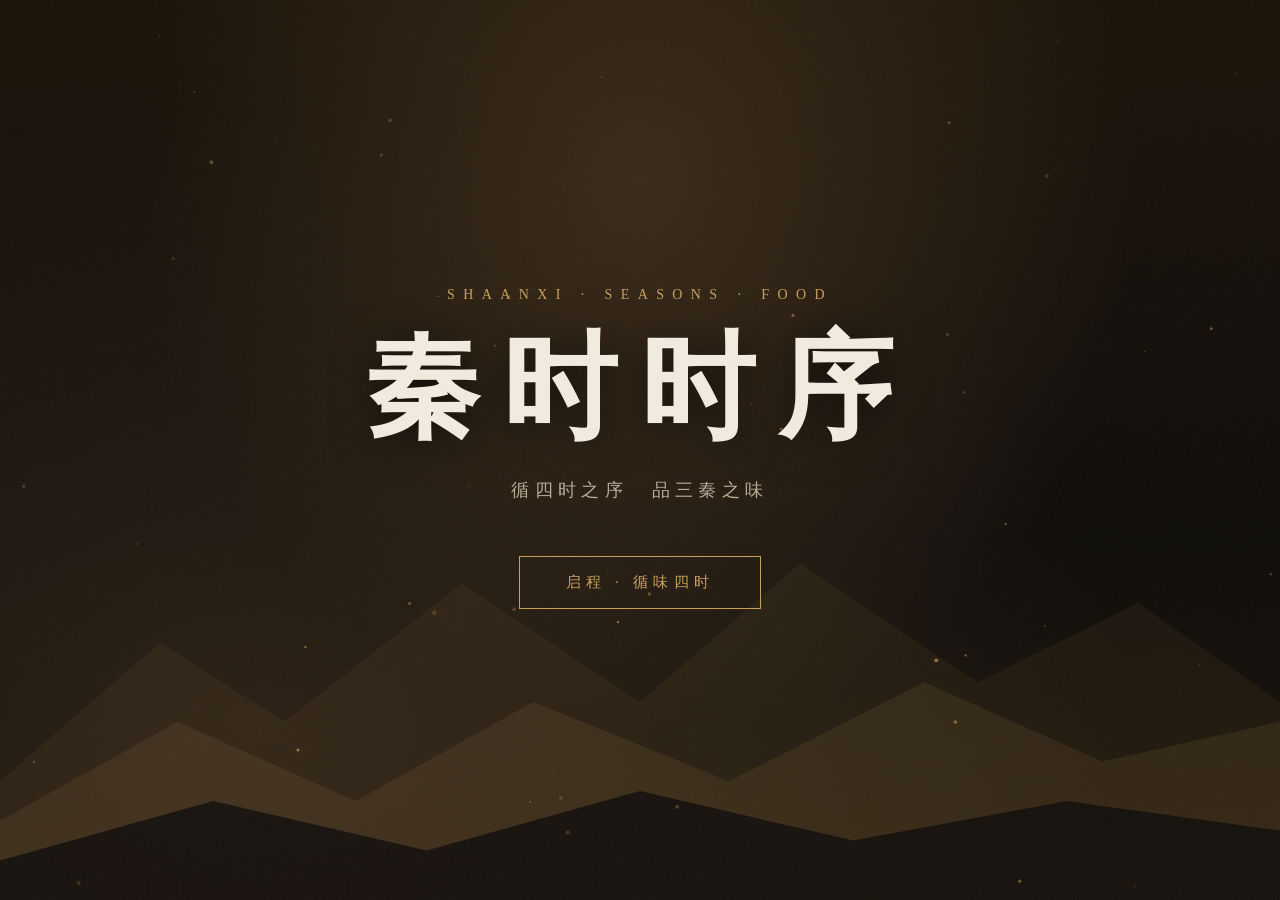
==== index.html @ a14ca31e "Add files via upload" ====
<!DOCTYPE html>
<html lang="zh-CN">
<head>
<meta charset="UTF-8">
<meta name="viewport" content="width=device-width, initial-scale=1">
<title>秦时时序 · 循四时之序，品三秦之味</title>
<link rel="stylesheet" href="css/style.css">
<style>
  /* 粒子层压在山峦之上、文字之下 */
  .hero-inner { z-index: 3; }
</style>
</head>
<body>

<section class="hero">
  <!-- 山峦层 -->
  <svg class="hero-mountains" viewBox="0 0 1440 500" preserveAspectRatio="none">
    <path d="M0,380 L180,240 L320,320 L520,180 L720,300 L900,160 L1100,280 L1280,200 L1440,300 L1440,500 L0,500 Z"
          fill="rgba(201,161,90,.06)"/>
    <path d="M0,420 L200,320 L400,400 L600,300 L820,380 L1040,280 L1240,360 L1440,320 L1440,500 L0,500 Z"
          fill="rgba(201,161,90,.1)"/>
    <path d="M0,460 L240,400 L480,450 L720,390 L960,440 L1200,400 L1440,430 L1440,500 L0,500 Z"
          fill="rgba(14,12,10,.8)"/>
  </svg>

  <!-- 粒子层 -->
  <canvas id="particles"
          style="position:absolute;inset:0;width:100%;height:100%;pointer-events:none;z-index:2;"></canvas>

  <div class="hero-inner">
    <div class="kicker">SHAANXI · SEASONS · FOOD</div>
    <h1>秦时时序</h1>
    <p class="sub">循四时之序　品三秦之味</p>
    <a href="seasons.html" class="cta">启程 · 循味四时</a>
  </div>
</section>

<script src="js/data.js"></script>
<script src="js/main.js"></script>

<script>
/* ===== 金色粒子：缓慢漂浮的小光点 ===== */
(function () {
  const canvas = document.getElementById("particles");
  if (!canvas) return;
  const ctx = canvas.getContext("2d");
  const DPR = Math.min(window.devicePixelRatio || 1, 2);

  let w = 0, h = 0;
  const dots = [];
  const COUNT = 55;          // 粒子数量，想多就调大
  const SPEED = 0.35;        // 整体速度，想慢就调小
  const COLOR = "201,161,90"; // 金色 RGB

  function resize() {
    w = canvas.width = canvas.offsetWidth * DPR;
    h = canvas.height = canvas.offsetHeight * DPR;
  }

  function init() {
    dots.length = 0;
    for (let i = 0; i < COUNT; i++) {
      dots.push({
        x: Math.random() * w,
        y: Math.random() * h,
        r: (Math.random() * 1.6 + 0.6) * DPR,
        vx: (Math.random() - 0.5) * SPEED,
        vy: (Math.random() - 0.5) * SPEED,
        a: Math.random() * 0.5 + 0.25,   // 透明度
        tw: Math.random() * Math.PI * 2, // 闪烁相位
        tws: Math.random() * 0.02 + 0.005
      });
    }
  }

  function draw() {
    ctx.clearRect(0, 0, w, h);
    for (const d of dots) {
      d.x += d.vx;
      d.y += d.vy;
      if (d.x < 0 || d.x > w) d.vx *= -1;
      if (d.y < 0 || d.y > h) d.vy *= -1;

      // 轻微呼吸闪烁
      d.tw += d.tws;
      const alpha = d.a * (0.65 + Math.sin(d.tw) * 0.35);

      ctx.beginPath();
      ctx.arc(d.x, d.y, d.r, 0, Math.PI * 2);
      ctx.fillStyle = `rgba(${COLOR},${alpha})`;
      ctx.shadowBlur = 8 * DPR;
      ctx.shadowColor = `rgba(${COLOR},${alpha * 0.6})`;
      ctx.fill();
    }
    ctx.shadowBlur = 0;
    requestAnimationFrame(draw);
  }

  // 首次尺寸确定后再初始化
  function start() {
    resize();
    if (w === 0 || h === 0) { requestAnimationFrame(start); return; }
    init();
    draw();
  }

  window.addEventListener("resize", () => {
    resize();
    init();
  });

  start();
})();
</script>
</body>
</html>
---- css/style.css ----
/* ========== 设计系统 ========== */
:root {
  --bg: #0e0c0a;
  --ink: #f2ece0;
  --ink-dim: #b8ac97;
  --gold: #c9a15a;
  --line: rgba(201, 161, 90, .25);
  --card: rgba(26, 22, 18, .72);

  --season-1: #7ba05b;
  --season-2: #d4e4bc;
  --season-glow: rgba(123, 160, 91, .35);
}

[data-season="spring"] { --season-1:#7ba05b; --season-2:#d4e4bc; --season-glow:rgba(123,160,91,.35); }
[data-season="summer"] { --season-1:#2d8b9e; --season-2:#f0d6a8; --season-glow:rgba(45,139,158,.35); }
[data-season="autumn"] { --season-1:#c47a2b; --season-2:#f2e0c0; --season-glow:rgba(196,122,43,.35); }
[data-season="winter"] { --season-1:#4a5d7e; --season-2:#d8e0ea; --season-glow:rgba(74,93,126,.35); }

* { box-sizing: border-box; margin: 0; padding: 0; }

html { scroll-behavior: smooth; }

body {
  font-family: "Songti SC", "Noto Serif SC", "Source Han Serif SC", serif;
  background: var(--bg);
  color: var(--ink);
  min-height: 100vh;
  overflow-x: hidden;
  -webkit-font-smoothing: antialiased;
}

body::before {
  content: "";
  position: fixed;
  inset: 0;
  pointer-events: none;
  z-index: 9999;
  opacity: .05;
  background-image: url("data:image/svg+xml,%3Csvg xmlns='http://www.w3.org/2000/svg' width='200' height='200'%3E%3Cfilter id='n'%3E%3CfeTurbulence type='fractalNoise' baseFrequency='.9' numOctaves='3'/%3E%3C/filter%3E%3Crect width='100%25' height='100%25' filter='url(%23n)'/%3E%3C/svg%3E");
}

a { color: inherit; text-decoration: none; }
button { font-family: inherit; cursor: pointer; border: none; background: none; color: inherit; }

/* ========== 顶部导航 ========== */
.nav {
  position: fixed;
  top: 0; left: 0; right: 0;
  z-index: 100;
  display: flex;
  align-items: center;
  justify-content: space-between;
  padding: 18px 36px;
  background: linear-gradient(rgba(14,12,10,.85), transparent);
}
.nav .logo {
  font-size: 20px;
  letter-spacing: .35em;
  color: var(--gold);
}
.nav .links { display: flex; gap: 28px; font-size: 14px; letter-spacing: .15em; }
.nav .links a { color: var(--ink-dim); transition: color .3s; position: relative; }
.nav .links a:hover { color: var(--gold); }
.nav .links a.active { color: var(--gold); }
.nav .links a.active::after {
  content: "";
  position: absolute;
  left: 0; right: 0; bottom: -6px;
  height: 1px;
  background: var(--gold);
}

/* ========== 返回链接 ========== */
.back-link {
  display: inline-flex;
  align-items: center;
  gap: 8px;
  margin-bottom: 22px;
  font-size: 13px;
  letter-spacing: .2em;
  color: var(--ink-dim);
  transition: color .3s, transform .3s;
}
.back-link:hover { color: var(--gold); transform: translateX(-4px); }

/* ========== 通用引导按钮 ========== */
.cta-btn {
  display: inline-flex;
  align-items: center;
  justify-content: center;
  gap: 10px;
  padding: 16px 36px;
  border: 1px solid var(--gold);
  color: var(--gold);
  letter-spacing: .25em;
  font-size: 14px;
  transition: all .35s;
  background: transparent;
}
.cta-btn:hover {
  background: var(--gold);
  color: #14100c;
}
.cta-btn.ghost {
  border-color: var(--line);
  color: var(--ink-dim);
}
.cta-btn.ghost:hover {
  border-color: var(--gold);
  color: var(--gold);
  background: transparent;
}

/* 页面底部引导区 */
.page-cta {
  margin-top: 60px;
  padding-top: 40px;
  border-top: 1px solid var(--line);
  display: flex;
  gap: 16px;
  justify-content: center;
  flex-wrap: wrap;
}

/* ========== 首页 Hero（渐变 + 秦岭山峦） ========== */
.hero {
  position: relative;
  height: 100vh;
  display: grid;
  place-items: center;
  text-align: center;
  overflow: hidden;
  background:
    radial-gradient(ellipse at 50% 20%, #3a2a18 0%, transparent 55%),
    radial-gradient(ellipse at 20% 80%, #2a1f14 0%, transparent 60%),
    linear-gradient(180deg, #1a1208 0%, #0e0c0a 60%, #1a1208 100%);
}

.hero-mountains {
  position: absolute;
  bottom: 0; left: 0;
  width: 100%; height: 55vh;
  pointer-events: none;
  z-index: 1;
}

.hero-inner { position: relative; z-index: 2; padding: 0 24px; }

.hero .kicker {
  font-size: 14px;
  letter-spacing: .6em;
  color: var(--gold);
  margin-bottom: 22px;
  opacity: 0;
  animation: fadeUp 1s .2s forwards;
}
.hero h1 {
  font-size: clamp(48px, 9vw, 120px);
  letter-spacing: .2em;
  line-height: 1.1;
  margin-bottom: 26px;
  opacity: 0;
  animation: fadeUp 1.2s .5s forwards;
  text-shadow: 0 4px 40px rgba(0,0,0,.6);
}
.hero .sub {
  font-size: clamp(14px, 2vw, 18px);
  letter-spacing: .3em;
  color: var(--ink-dim);
  margin-bottom: 54px;
  opacity: 0;
  animation: fadeUp 1s .9s forwards;
}
.hero .cta {
  display: inline-block;
  padding: 16px 46px;
  border: 1px solid var(--gold);
  color: var(--gold);
  letter-spacing: .35em;
  font-size: 15px;
  position: relative;
  overflow: hidden;
  opacity: 0;
  animation: fadeUp 1s 1.3s forwards;
  transition: color .4s;
}
.hero .cta::before {
  content: "";
  position: absolute;
  inset: 0;
  background: var(--gold);
  transform: translateY(101%);
  transition: transform .45s cubic-bezier(.7,0,.2,1);
  z-index: -1;
}
.hero .cta:hover { color: #14100c; }
.hero .cta:hover::before { transform: translateY(0); }

@keyframes fadeUp {
  from { opacity: 0; transform: translateY(28px); }
  to   { opacity: 1; transform: translateY(0); }
}

/* ========== 四季页（色块渐变背景） ========== */
.seasons {
  min-height: 100vh;
  padding: 130px 6vw 80px;
  background: var(--bg);
  position: relative;
  overflow: hidden;
}
.seasons::after {
  content: "";
  position: absolute; inset: 0;
  opacity: 1;
  transition: background .8s ease;
  pointer-events: none;
  z-index: 0;
}
.seasons[data-active="spring"]::after {
  background: radial-gradient(circle at 30% 70%, rgba(123,160,91,.3), transparent 55%),
              radial-gradient(circle at 80% 30%, rgba(212,228,188,.15), transparent 50%);
}
.seasons[data-active="summer"]::after {
  background: radial-gradient(circle at 30% 70%, rgba(45,139,158,.3), transparent 55%),
              radial-gradient(circle at 80% 30%, rgba(240,214,168,.15), transparent 50%);
}
.seasons[data-active="autumn"]::after {
  background: radial-gradient(circle at 30% 70%, rgba(196,122,43,.35), transparent 55%),
              radial-gradient(circle at 80% 30%, rgba(242,224,192,.15), transparent 50%);
}
.seasons[data-active="winter"]::after {
  background: radial-gradient(circle at 30% 70%, rgba(74,93,126,.35), transparent 55%),
              radial-gradient(circle at 80% 30%, rgba(216,224,234,.15), transparent 50%);
}

.seasons-inner { position: relative; z-index: 2; max-width: 1200px; margin: 0 auto; }
.seasons h2 {
  font-size: clamp(28px, 4vw, 44px);
  letter-spacing: .3em;
  text-align: center;
  margin-bottom: 12px;
  color: var(--gold);
}
.seasons .lead {
  text-align: center;
  color: var(--ink-dim);
  letter-spacing: .2em;
  font-size: 14px;
  margin-bottom: 60px;
}

.season-grid {
  display: grid;
  grid-template-columns: repeat(4, 1fr);
  gap: 20px;
}
.season-card {
  position: relative;
  display: block;
  padding: 40px 24px 32px;
  min-height: 380px;
  background: var(--card);
  border: 1px solid var(--line);
  backdrop-filter: blur(8px);
  transition: transform .45s cubic-bezier(.2,.8,.2,1), border-color .4s, background .4s;
  overflow: hidden;
}
.season-card::after {
  content: "";
  position: absolute; inset: 0;
  background: radial-gradient(circle at 50% 0%, var(--sc, #7ba05b)33, transparent 70%);
  opacity: 0;
  transition: opacity .45s;
}
.season-card:hover {
  transform: translateY(-10px);
  border-color: var(--sc, #7ba05b);
}
.season-card:hover::after { opacity: 1; }

.season-card .cn {
  font-size: 64px;
  line-height: 1;
  margin-bottom: 18px;
  color: var(--sc, #7ba05b);
  transition: transform .45s;
}
.season-card:hover .cn { transform: scale(1.08); }
.season-card .en {
  font-size: 12px; letter-spacing: .4em; color: var(--ink-dim);
  margin-bottom: 24px;
}
.season-card .term {
  font-size: 13px; color: var(--gold); letter-spacing: .2em; margin-bottom: 10px;
}
.season-card .dishes {
  font-size: 13px; color: var(--ink-dim); line-height: 1.9; margin-bottom: 26px;
}
.season-card .go {
  font-size: 12px; letter-spacing: .3em; color: var(--sc, #7ba05b);
}

/* 四季页底部引导 */
.season-extra {
  margin-top: 60px;
  display: flex;
  gap: 16px;
  justify-content: center;
  flex-wrap: wrap;
  position: relative;
  z-index: 2;
}

/* ========== 通用页面容器 ========== */
.page {
  min-height: 100vh;
  padding: 120px 6vw 80px;
  max-width: 1300px;
  margin: 0 auto;
}
.page-head { text-align: center; margin-bottom: 46px; }
.page-head h2 {
  font-size: clamp(26px, 4vw, 40px);
  letter-spacing: .3em;
  color: var(--gold);
  margin-bottom: 14px;
}
.page-head p { color: var(--ink-dim); letter-spacing: .18em; font-size: 14px; }

/* ========== 地图页 ========== */
.map-layout {
  display: grid;
  grid-template-columns: 1fr 380px;
  gap: 40px;
  align-items: start;
}

.map-wrap {
  position: relative;
  width: 100%;
  aspect-ratio: 400 / 640;
  max-height: 78vh;
  margin: 0 auto;
  background: radial-gradient(circle at 50% 45%, #221a12, #0e0c0a 75%);
  border: 1px solid var(--line);
}
.map-wrap svg { width: 100%; height: 100%; display: block; }
.map-outline {
  fill: rgba(201, 161, 90, .05);
  stroke: var(--season-1, #7ba05b);
  stroke-width: 2;
  filter: drop-shadow(0 0 12px var(--season-glow));
  transition: all .6s;
}

.map-point {
  position: absolute;
  width: 22px; height: 22px;
  transform: translate(-50%, -50%);
  border-radius: 50%;
  background: #4a4038;
  border: 2px solid #6b5f4f;
  cursor: pointer;
  transition: all .35s;
  z-index: 3;
}
.map-point::after {
  content: "";
  position: absolute; inset: -8px;
  border-radius: 50%;
  border: 1px solid transparent;
  transition: all .35s;
}
.map-point:hover { transform: translate(-50%, -50%) scale(1.25); }
.map-point.done {
  background: var(--season-1, #7ba05b);
  border-color: var(--season-2, #d4e4bc);
  box-shadow: 0 0 16px var(--season-glow), 0 0 32px var(--season-glow);
}
.map-point.done::after { border-color: var(--season-1, #7ba05b); opacity: .5; }
.map-point .dot-label {
  position: absolute;
  top: 26px; left: 50%;
  transform: translateX(-50%);
  font-size: 11px;
  letter-spacing: .1em;
  white-space: nowrap;
  color: var(--ink-dim);
  pointer-events: none;
}

.detail-panel {
  background: var(--card);
  border: 1px solid var(--line);
  backdrop-filter: blur(12px);
  padding: 0;
  min-height: 420px;
  position: sticky;
  top: 120px;
  overflow: hidden;
}
.detail-empty {
  padding: 60px 26px;
  text-align: center;
  color: var(--ink-dim);
  font-size: 14px;
  letter-spacing: .15em;
  line-height: 2;
}
.detail-body { display: none; }
.detail-body.show { display: block; animation: fadeUp .5s ease; }

.detail-img {
  width: 100%; height: 200px;
  background: linear-gradient(135deg, var(--season-1), #1a1410);
  background-size: cover; background-position: center;
}
.detail-info { padding: 24px 26px 28px; }
.detail-info .tag {
  display: inline-block;
  font-size: 11px; letter-spacing: .2em;
  color: var(--season-1);
  border: 1px solid var(--season-1);
  padding: 4px 10px; margin-bottom: 14px;
}
.detail-info h3 {
  font-size: 24px; letter-spacing: .15em; margin-bottom: 6px;
}
.detail-info .loc {
  font-size: 12px; color: var(--gold); letter-spacing: .2em; margin-bottom: 18px;
}
.detail-info .row {
  font-size: 13px; line-height: 1.9; color: var(--ink-dim);
  margin-bottom: 10px;
}
.detail-info .row b { color: var(--ink); font-weight: normal; }
.btn-unlock {
  width: 100%; margin-top: 20px;
  padding: 14px; border: 1px solid var(--gold);
  color: var(--gold); letter-spacing: .3em; font-size: 13px;
  transition: all .35s;
}
.btn-unlock:hover { background: var(--gold); color: #14100c; }
.btn-unlock.done {
  background: transparent; border-color: var(--season-1);
  color: var(--season-1); cursor: default;
}

.progress-bar {
  margin-top: 26px; font-size: 12px; letter-spacing: .2em; color: var(--ink-dim);
}
.progress-track {
  height: 3px; background: rgba(255,255,255,.08);
  margin-top: 10px; overflow: hidden;
}
.progress-fill {
  height: 100%; width: 0;
  background: linear-gradient(90deg, var(--season-1), var(--season-2));
  transition: width .6s cubic-bezier(.2,.8,.2,1);
}

/* 地图页进度下方的集卡册按钮 */
.map-cta {
  display: block;
  width: 100%;
  margin-top: 18px;
  padding: 15px;
  border: 1px solid var(--season-1, var(--gold));
  color: var(--season-1, var(--gold));
  text-align: center;
  letter-spacing: .25em;
  font-size: 13px;
  transition: all .35s;
}
.map-cta:hover {
  background: var(--season-1, var(--gold));
  color: #14100c;
}

/* ========== 集卡册 ========== */
.collection-grid {
  display: grid;
  grid-template-columns: repeat(auto-fill, minmax(220px, 1fr));
  gap: 20px;
}
.collect-card {
  border: 1px solid var(--line);
  background: var(--card);
  overflow: hidden;
  transition: transform .4s, border-color .4s;
  position: relative;
}
.collect-card:hover { transform: translateY(-6px); border-color: var(--gold); }
.collect-card .thumb {
  height: 140px;
  background: linear-gradient(135deg, #2a2118, #14100c);
  background-size: cover; background-position: center;
  filter: grayscale(1) brightness(.5);
  transition: filter .5s;
}
.collect-card.unlocked .thumb { filter: none; }
.collect-card .meta { padding: 16px 18px 18px; }
.collect-card .meta h4 { font-size: 16px; letter-spacing: .1em; margin-bottom: 6px; }
.collect-card .meta span { font-size: 11px; color: var(--ink-dim); letter-spacing: .15em; }
.collect-card.unlocked .meta h4 { color: var(--gold); }
.collect-card .lock {
  position: absolute; top: 12px; right: 12px;
  font-size: 11px; color: var(--ink-dim); letter-spacing: .15em;
}
.collect-card.unlocked .lock { color: var(--season-1); }

.collect-summary {
  text-align: center; margin-bottom: 40px;
}
.collect-summary .big {
  font-size: 42px; color: var(--gold); letter-spacing: .1em;
}
.collect-summary .big small { font-size: 16px; color: var(--ink-dim); }

/* ========== MBTI ========== */
.quiz {
  max-width: 720px; margin: 0 auto;
  background: var(--card);
  border: 1px solid var(--line);
  padding: 50px 44px;
  backdrop-filter: blur(10px);
}
.quiz .step {
  font-size: 12px; letter-spacing: .3em; color: var(--gold); margin-bottom: 18px;
}
.quiz .q {
  font-size: clamp(20px, 3vw, 28px);
  letter-spacing: .1em; line-height: 1.6; margin-bottom: 40px;
}
.quiz .opts { display: flex; flex-direction: column; gap: 16px; }
.quiz .opt {
  padding: 20px 24px;
  border: 1px solid var(--line);
  text-align: left;
  font-size: 15px; letter-spacing: .08em;
  color: var(--ink-dim);
  transition: all .3s;
  position: relative;
}
.quiz .opt:hover {
  border-color: var(--gold); color: var(--ink);
  background: rgba(201,161,90,.06);
  transform: translateX(6px);
}
.quiz-progress {
  height: 2px; background: rgba(255,255,255,.08); margin-bottom: 40px;
}
.quiz-progress i { display:block; height:100%; width:0; background: var(--gold); transition: width .4s; }

.result {
  max-width: 640px; margin: 0 auto; text-align: center;
  padding: 40px 20px;
}
.result .r-tag { font-size: 12px; letter-spacing: .4em; color: var(--gold); margin-bottom: 20px; }
.result h2 {
  font-size: clamp(36px, 6vw, 64px); letter-spacing: .15em;
  color: var(--gold); margin-bottom: 20px;
}
.result .r-desc {
  font-size: 15px; line-height: 2; color: var(--ink-dim);
  letter-spacing: .1em; margin-bottom: 40px;
}
.result .r-actions { display: flex; gap: 16px; justify-content: center; flex-wrap: wrap; }
.btn-line {
  padding: 14px 32px; border: 1px solid var(--gold);
  color: var(--gold); letter-spacing: .25em; font-size: 13px;
  transition: all .35s;
}
.btn-line:hover { background: var(--gold); color: #14100c; }

/* ========== 响应式 ========== */
@media (max-width: 960px) {
  .season-grid { grid-template-columns: repeat(2, 1fr); }
  .map-layout { grid-template-columns: 1fr; }
  .detail-panel { position: static; }
  .nav { padding: 14px 20px; }
  .nav .links { gap: 16px; font-size: 12px; }
}
@media (max-width: 560px) {
  .season-grid { grid-template-columns: 1fr; }
  .season-card { min-height: auto; padding: 32px 22px; }
  .quiz { padding: 34px 22px; }
  .page { padding: 100px 20px 60px; }
  .nav .logo { font-size: 16px; letter-spacing: .2em; }
  .cta-btn { padding: 14px 24px; font-size: 13px; letter-spacing: .15em; }
  .season-extra { flex-direction: column; align-items: stretch; }
}
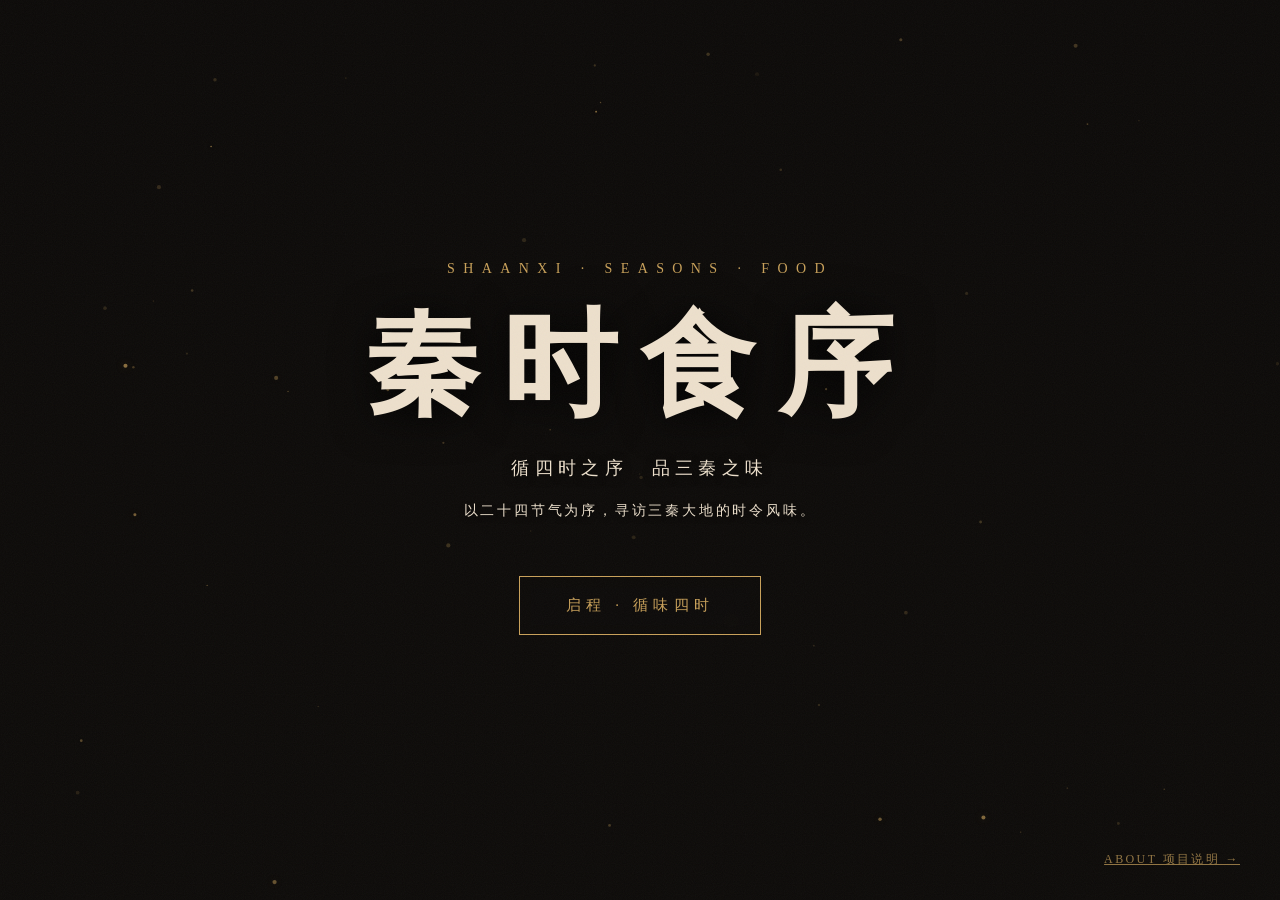
==== commit 96c618e4: "Add files via upload" ====
--- a/index.html
+++ b/index.html
@@ -2,113 +2,53 @@
 <html lang="zh-CN">
 <head>
 <meta charset="UTF-8">
-<meta name="viewport" content="width=device-width, initial-scale=1">
-<title>秦时时序 · 循四时之序，品三秦之味</title>
+<meta name="viewport" content="width=device-width, initial-scale=1.0">
+<title>秦时食序 · 循四时之序，品三秦之味</title>
 <link rel="stylesheet" href="css/style.css">
-<style>
-  /* 粒子层压在山峦之上、文字之下 */
-  .hero-inner { z-index: 3; }
-</style>
 </head>
 <body>
-
-<section class="hero">
-  <!-- 山峦层 -->
-  <svg class="hero-mountains" viewBox="0 0 1440 500" preserveAspectRatio="none">
-    <path d="M0,380 L180,240 L320,320 L520,180 L720,300 L900,160 L1100,280 L1280,200 L1440,300 L1440,500 L0,500 Z"
-          fill="rgba(201,161,90,.06)"/>
-    <path d="M0,420 L200,320 L400,400 L600,300 L820,380 L1040,280 L1240,360 L1440,320 L1440,500 L0,500 Z"
-          fill="rgba(201,161,90,.1)"/>
-    <path d="M0,460 L240,400 L480,450 L720,390 L960,440 L1200,400 L1440,430 L1440,500 L0,500 Z"
-          fill="rgba(14,12,10,.8)"/>
-  </svg>
-
-  <!-- 粒子层 -->
-  <canvas id="particles"
-          style="position:absolute;inset:0;width:100%;height:100%;pointer-events:none;z-index:2;"></canvas>
-
+<!-- 直接使用 cover.png 作为背景，去掉了几何山峦 SVG -->
+<section class="hero" style="background: linear-gradient(rgba(14,12,10,0.5), rgba(14,12,10,0.8)), url('assets/img/cover.png') center/cover no-repeat;">
+  
+  <!-- 保留粒子效果 -->
+  <canvas id="particles" style="position:absolute;inset:0;width:100%;height:100%;pointer-events:none;z-index:2;"></canvas>
+  
   <div class="hero-inner">
     <div class="kicker">SHAANXI · SEASONS · FOOD</div>
-    <h1>秦时时序</h1>
-    <p class="sub">循四时之序　品三秦之味</p>
+    <h1>秦时食序</h1>
+    <p class="sub" style="margin-bottom: 15px;">循四时之序　品三秦之味</p>
+    <p style="color: var(--ink); font-size: 14px; letter-spacing: 0.2em; margin-bottom: 54px; opacity: 0; animation: fadeUp 1s 1s forwards; text-shadow: 0 2px 5px rgba(0,0,0,0.8);">以二十四节气为序，寻访三秦大地的时令风味。</p>
     <a href="seasons.html" class="cta">启程 · 循味四时</a>
   </div>
+
+  <a href="about.html" class="about-link">ABOUT 项目说明 →</a>
 </section>
-
 <script src="js/data.js"></script>
-<script src="js/main.js"></script>
-
 <script>
-/* ===== 金色粒子：缓慢漂浮的小光点 ===== */
 (function () {
-  const canvas = document.getElementById("particles");
-  if (!canvas) return;
-  const ctx = canvas.getContext("2d");
-  const DPR = Math.min(window.devicePixelRatio || 1, 2);
-
-  let w = 0, h = 0;
-  const dots = [];
-  const COUNT = 55;          // 粒子数量，想多就调大
-  const SPEED = 0.35;        // 整体速度，想慢就调小
-  const COLOR = "201,161,90"; // 金色 RGB
-
-  function resize() {
-    w = canvas.width = canvas.offsetWidth * DPR;
-    h = canvas.height = canvas.offsetHeight * DPR;
-  }
-
+  const canvas = document.getElementById("particles"); if (!canvas) return;
+  const ctx = canvas.getContext("2d"); const DPR = Math.min(window.devicePixelRatio || 1, 2);
+  let w = 0, h = 0; const dots = []; const COUNT = 55, SPEED = 0.35, COLOR = "201,161,90";
+  function resize() { w = canvas.width = canvas.offsetWidth * DPR; h = canvas.height = canvas.offsetHeight * DPR; }
   function init() {
     dots.length = 0;
     for (let i = 0; i < COUNT; i++) {
-      dots.push({
-        x: Math.random() * w,
-        y: Math.random() * h,
-        r: (Math.random() * 1.6 + 0.6) * DPR,
-        vx: (Math.random() - 0.5) * SPEED,
-        vy: (Math.random() - 0.5) * SPEED,
-        a: Math.random() * 0.5 + 0.25,   // 透明度
-        tw: Math.random() * Math.PI * 2, // 闪烁相位
-        tws: Math.random() * 0.02 + 0.005
-      });
+      dots.push({ x: Math.random()*w, y: Math.random()*h, r:(Math.random()*1.6+0.6)*DPR, vx:(Math.random()-0.5)*SPEED, vy:(Math.random()-0.5)*SPEED, a:Math.random()*0.5+0.25, tw:Math.random()*Math.PI*2, tws:Math.random()*0.02+0.005 });
     }
   }
-
   function draw() {
     ctx.clearRect(0, 0, w, h);
     for (const d of dots) {
-      d.x += d.vx;
-      d.y += d.vy;
-      if (d.x < 0 || d.x > w) d.vx *= -1;
-      if (d.y < 0 || d.y > h) d.vy *= -1;
-
-      // 轻微呼吸闪烁
-      d.tw += d.tws;
-      const alpha = d.a * (0.65 + Math.sin(d.tw) * 0.35);
-
-      ctx.beginPath();
-      ctx.arc(d.x, d.y, d.r, 0, Math.PI * 2);
-      ctx.fillStyle = `rgba(${COLOR},${alpha})`;
-      ctx.shadowBlur = 8 * DPR;
-      ctx.shadowColor = `rgba(${COLOR},${alpha * 0.6})`;
-      ctx.fill();
+      d.x += d.vx; d.y += d.vy;
+      if (d.x < 0 || d.x > w) d.vx *= -1; if (d.y < 0 || d.y > h) d.vy *= -1;
+      d.tw += d.tws; const alpha = d.a * (0.65 + Math.sin(d.tw) * 0.35);
+      ctx.beginPath(); ctx.arc(d.x, d.y, d.r, 0, Math.PI * 2);
+      ctx.fillStyle = `rgba(${COLOR},${alpha})`; ctx.shadowBlur = 8 * DPR; ctx.shadowColor = `rgba(${COLOR},${alpha*0.6})`; ctx.fill();
     }
-    ctx.shadowBlur = 0;
-    requestAnimationFrame(draw);
+    ctx.shadowBlur = 0; requestAnimationFrame(draw);
   }
-
-  // 首次尺寸确定后再初始化
-  function start() {
-    resize();
-    if (w === 0 || h === 0) { requestAnimationFrame(start); return; }
-    init();
-    draw();
-  }
-
-  window.addEventListener("resize", () => {
-    resize();
-    init();
-  });
-
+  function start() { resize(); if (w===0||h===0) { requestAnimationFrame(start); return; } init(); draw(); }
+  window.addEventListener("resize", () => { resize(); init(); });
   start();
 })();
 </script>
--- a/css/style.css
+++ b/css/style.css
@@ -1,594 +1,284 @@
-/* ========== 设计系统 ========== */
+/* ========== 设计系统与全局变量 ========== */
 :root {
   --bg: #0e0c0a;
-  --ink: #f2ece0;
-  --ink-dim: #b8ac97;
-  --gold: #c9a15a;
+  --ink: #EDE0CC;
+  --ink-dim: #C4B29A;
+  --gold: #C9A15A;
+  --gold-l: #E8C98F;
+  --red: #C14E31;
+  --red-d: #8C2A1C;
+  --jade: #7FA06F;
   --line: rgba(201, 161, 90, .25);
-  --card: rgba(26, 22, 18, .72);
-
-  --season-1: #7ba05b;
-  --season-2: #d4e4bc;
-  --season-glow: rgba(123, 160, 91, .35);
-}
-
-[data-season="spring"] { --season-1:#7ba05b; --season-2:#d4e4bc; --season-glow:rgba(123,160,91,.35); }
-[data-season="summer"] { --season-1:#2d8b9e; --season-2:#f0d6a8; --season-glow:rgba(45,139,158,.35); }
-[data-season="autumn"] { --season-1:#c47a2b; --season-2:#f2e0c0; --season-glow:rgba(196,122,43,.35); }
-[data-season="winter"] { --season-1:#4a5d7e; --season-2:#d8e0ea; --season-glow:rgba(74,93,126,.35); }
+  --card: rgba(34, 26, 19, .85);
+  --card-hover: rgba(44, 34, 24, .9);
+  
+  --season-1: #7ba05b; --season-2: #d4e4bc; --season-glow: rgba(123, 160, 91, .35);
+}
+[data-season="spring"] { --season-1: #7ba05b; --season-2: #d4e4bc; --season-glow: rgba(123, 160, 91, .35); }
+[data-season="summer"] { --season-1: #2d8b9e; --season-2: #f0d6a8; --season-glow: rgba(45, 139, 158, .35); }
+[data-season="autumn"] { --season-1: #c47a2b; --season-2: #f2e0c0; --season-glow: rgba(196, 122, 43, .35); }
+[data-season="winter"] { --season-1: #4a5d7e; --season-2: #d8e0ea; --season-glow: rgba(74, 93, 126, .35); }
 
 * { box-sizing: border-box; margin: 0; padding: 0; }
-
 html { scroll-behavior: smooth; }
 
+/* ========== 核心：加入生成图作为全屏背景 ========== */
 body {
-  font-family: "Songti SC", "Noto Serif SC", "Source Han Serif SC", serif;
-  background: var(--bg);
-  color: var(--ink);
-  min-height: 100vh;
-  overflow-x: hidden;
-  -webkit-font-smoothing: antialiased;
+  font-family: "Songti SC", "STSong", "SimSun", "Noto Serif SC", serif;
+  color: var(--ink); min-height: 100vh; overflow-x: hidden;
+  -webkit-font-smoothing: antialiased; line-height: 1.65;
+  
+  /* 这里接入你生成的背景纹理图，如果没有图会自动用纯黑兜底 */
+  background-color: #0b0908;
+  background-image: url('../assets/img/bg-texture.png');
+  background-size: cover;
+  background-position: center;
+  background-attachment: fixed;
 }
 
 body::before {
-  content: "";
-  position: fixed;
-  inset: 0;
-  pointer-events: none;
-  z-index: 9999;
-  opacity: .05;
+  content: ""; position: fixed; inset: 0; pointer-events: none; z-index: 9999; opacity: .04;
   background-image: url("data:image/svg+xml,%3Csvg xmlns='http://www.w3.org/2000/svg' width='200' height='200'%3E%3Cfilter id='n'%3E%3CfeTurbulence type='fractalNoise' baseFrequency='.9' numOctaves='3'/%3E%3C/filter%3E%3Crect width='100%25' height='100%25' filter='url(%23n)'/%3E%3C/svg%3E");
 }
-
 a { color: inherit; text-decoration: none; }
 button { font-family: inherit; cursor: pointer; border: none; background: none; color: inherit; }
-
-/* ========== 顶部导航 ========== */
+input, textarea, select { font-family: inherit; font-size: 15px; color: var(--ink); outline: none; }
+img { max-width: 100%; display: block; }
+
+/* ========== 顶部导航（半透明悬浮，不干扰大图） ========== */
 .nav {
-  position: fixed;
-  top: 0; left: 0; right: 0;
-  z-index: 100;
-  display: flex;
-  align-items: center;
-  justify-content: space-between;
-  padding: 18px 36px;
-  background: linear-gradient(rgba(14,12,10,.85), transparent);
-}
-.nav .logo {
-  font-size: 20px;
-  letter-spacing: .35em;
-  color: var(--gold);
-}
+  position: fixed; top: 0; left: 0; right: 0; z-index: 100;
+  display: flex; align-items: center; justify-content: space-between;
+  padding: 18px 36px; background: linear-gradient(to bottom, rgba(14,12,10,0.9), rgba(14,12,10,0.4)); backdrop-filter: blur(5px);
+}
+.nav .logo { font-size: 20px; letter-spacing: .35em; color: var(--gold-l); }
 .nav .links { display: flex; gap: 28px; font-size: 14px; letter-spacing: .15em; }
 .nav .links a { color: var(--ink-dim); transition: color .3s; position: relative; }
-.nav .links a:hover { color: var(--gold); }
-.nav .links a.active { color: var(--gold); }
-.nav .links a.active::after {
-  content: "";
-  position: absolute;
-  left: 0; right: 0; bottom: -6px;
-  height: 1px;
-  background: var(--gold);
-}
-
-/* ========== 返回链接 ========== */
-.back-link {
-  display: inline-flex;
-  align-items: center;
-  gap: 8px;
-  margin-bottom: 22px;
-  font-size: 13px;
-  letter-spacing: .2em;
-  color: var(--ink-dim);
-  transition: color .3s, transform .3s;
-}
-.back-link:hover { color: var(--gold); transform: translateX(-4px); }
-
-/* ========== 通用引导按钮 ========== */
+.nav .links a:hover { color: var(--gold-l); }
+.nav .links a.active { color: var(--gold-l); }
+.nav .links a.active::after { content: ""; position: absolute; left: 0; right: 0; bottom: -6px; height: 2px; background: var(--gold); }
+
+/* ========== 通用容器与按钮 ========== */
+.page { 
+  min-height: 100vh; padding: 100px 6vw 80px; max-width: 1300px; margin: 0 auto; 
+}
+.page-head { text-align: center; margin-bottom: 40px; }
+.page-head h2 { font-size: clamp(26px, 4vw, 40px); letter-spacing: .3em; color: var(--gold-l); margin-bottom: 10px; }
+.page-head p { color: var(--ink-dim); letter-spacing: .15em; font-size: 14px; }
+
+.back-link { display: inline-flex; align-items: center; gap: 8px; margin-bottom: 22px; font-size: 13px; letter-spacing: .2em; color: var(--ink-dim); transition: .3s; }
+.back-link:hover { color: var(--gold-l); transform: translateX(-4px); }
+
 .cta-btn {
-  display: inline-flex;
-  align-items: center;
-  justify-content: center;
-  gap: 10px;
-  padding: 16px 36px;
-  border: 1px solid var(--gold);
-  color: var(--gold);
-  letter-spacing: .25em;
-  font-size: 14px;
-  transition: all .35s;
-  background: transparent;
-}
-.cta-btn:hover {
-  background: var(--gold);
-  color: #14100c;
-}
-.cta-btn.ghost {
-  border-color: var(--line);
-  color: var(--ink-dim);
-}
-.cta-btn.ghost:hover {
-  border-color: var(--gold);
-  color: var(--gold);
-  background: transparent;
-}
-
-/* 页面底部引导区 */
-.page-cta {
-  margin-top: 60px;
-  padding-top: 40px;
-  border-top: 1px solid var(--line);
-  display: flex;
-  gap: 16px;
-  justify-content: center;
-  flex-wrap: wrap;
-}
-
-/* ========== 首页 Hero（渐变 + 秦岭山峦） ========== */
-.hero {
-  position: relative;
-  height: 100vh;
-  display: grid;
-  place-items: center;
-  text-align: center;
-  overflow: hidden;
-  background:
-    radial-gradient(ellipse at 50% 20%, #3a2a18 0%, transparent 55%),
-    radial-gradient(ellipse at 20% 80%, #2a1f14 0%, transparent 60%),
-    linear-gradient(180deg, #1a1208 0%, #0e0c0a 60%, #1a1208 100%);
-}
-
-.hero-mountains {
-  position: absolute;
-  bottom: 0; left: 0;
-  width: 100%; height: 55vh;
-  pointer-events: none;
-  z-index: 1;
-}
-
-.hero-inner { position: relative; z-index: 2; padding: 0 24px; }
-
-.hero .kicker {
-  font-size: 14px;
-  letter-spacing: .6em;
-  color: var(--gold);
-  margin-bottom: 22px;
-  opacity: 0;
-  animation: fadeUp 1s .2s forwards;
-}
-.hero h1 {
-  font-size: clamp(48px, 9vw, 120px);
-  letter-spacing: .2em;
-  line-height: 1.1;
-  margin-bottom: 26px;
-  opacity: 0;
-  animation: fadeUp 1.2s .5s forwards;
-  text-shadow: 0 4px 40px rgba(0,0,0,.6);
-}
-.hero .sub {
-  font-size: clamp(14px, 2vw, 18px);
-  letter-spacing: .3em;
-  color: var(--ink-dim);
-  margin-bottom: 54px;
-  opacity: 0;
-  animation: fadeUp 1s .9s forwards;
-}
-.hero .cta {
-  display: inline-block;
-  padding: 16px 46px;
-  border: 1px solid var(--gold);
-  color: var(--gold);
-  letter-spacing: .35em;
-  font-size: 15px;
-  position: relative;
-  overflow: hidden;
-  opacity: 0;
-  animation: fadeUp 1s 1.3s forwards;
-  transition: color .4s;
-}
-.hero .cta::before {
-  content: "";
-  position: absolute;
-  inset: 0;
-  background: var(--gold);
-  transform: translateY(101%);
-  transition: transform .45s cubic-bezier(.7,0,.2,1);
-  z-index: -1;
-}
+  display: inline-flex; align-items: center; justify-content: center; gap: 10px;
+  padding: 14px 34px; border: 1px solid var(--gold); color: var(--gold-l);
+  letter-spacing: .25em; font-size: 14px; transition: all .35s; background: rgba(14,12,10,0.6);
+}
+.cta-btn:hover { background: var(--gold); color: #14100c; }
+
+.btn { font-size: 13px; padding: 8px 16px; border-radius: 2px; border: 1px solid var(--line); background: transparent; color: var(--ink-dim); transition: .2s; white-space: nowrap; letter-spacing: .06em; }
+.btn:hover { border-color: var(--gold); color: var(--gold-l); }
+.btn.pri { background: var(--red-d); border-color: var(--red-d); color: #FFF1DE; }
+.btn.pri:hover { background: #A33325; border-color: #A33325; color: #fff; }
+.btn.jade { background: var(--jade); border-color: var(--jade); color: #14100B; }
+
+/* ========== 首页 Hero ========== */
+.hero { 
+  position: relative; height: 100vh; display: grid; place-items: center; text-align: center; overflow: hidden; 
+}
+.hero-mountains { position: absolute; bottom: 0; left: 0; width: 100%; height: 55vh; pointer-events: none; z-index: 1; }
+.hero-inner { position: relative; z-index: 3; padding: 0 24px; }
+.hero .kicker { font-size: 14px; letter-spacing: .6em; color: var(--gold); margin-bottom: 22px; opacity: 0; animation: fadeUp 1s .2s forwards; }
+.hero h1 { font-size: clamp(48px, 9vw, 120px); letter-spacing: .2em; line-height: 1.1; margin-bottom: 26px; opacity: 0; animation: fadeUp 1.2s .5s forwards; text-shadow: 0 4px 40px rgba(0,0,0,1); }
+.hero .sub { font-size: clamp(14px, 2vw, 18px); letter-spacing: .3em; color: var(--ink); margin-bottom: 54px; opacity: 0; animation: fadeUp 1s .9s forwards; text-shadow: 0 2px 10px rgba(0,0,0,0.8); }
+.hero .cta { display: inline-block; padding: 16px 46px; border: 1px solid var(--gold); color: var(--gold); letter-spacing: .35em; font-size: 15px; position: relative; overflow: hidden; opacity: 0; animation: fadeUp 1s 1.3s forwards; transition: color .4s; background: rgba(14,12,10,0.5); backdrop-filter: blur(5px); }
+.hero .cta::before { content: ""; position: absolute; inset: 0; background: var(--gold); transform: translateY(101%); transition: transform .45s cubic-bezier(.7,0,.2,1); z-index: -1; }
 .hero .cta:hover { color: #14100c; }
 .hero .cta:hover::before { transform: translateY(0); }
-
-@keyframes fadeUp {
-  from { opacity: 0; transform: translateY(28px); }
-  to   { opacity: 1; transform: translateY(0); }
-}
-
-/* ========== 四季页（色块渐变背景） ========== */
-.seasons {
-  min-height: 100vh;
-  padding: 130px 6vw 80px;
-  background: var(--bg);
-  position: relative;
-  overflow: hidden;
-}
-.seasons::after {
-  content: "";
-  position: absolute; inset: 0;
-  opacity: 1;
-  transition: background .8s ease;
-  pointer-events: none;
-  z-index: 0;
-}
-.seasons[data-active="spring"]::after {
-  background: radial-gradient(circle at 30% 70%, rgba(123,160,91,.3), transparent 55%),
-              radial-gradient(circle at 80% 30%, rgba(212,228,188,.15), transparent 50%);
-}
-.seasons[data-active="summer"]::after {
-  background: radial-gradient(circle at 30% 70%, rgba(45,139,158,.3), transparent 55%),
-              radial-gradient(circle at 80% 30%, rgba(240,214,168,.15), transparent 50%);
-}
-.seasons[data-active="autumn"]::after {
-  background: radial-gradient(circle at 30% 70%, rgba(196,122,43,.35), transparent 55%),
-              radial-gradient(circle at 80% 30%, rgba(242,224,192,.15), transparent 50%);
-}
-.seasons[data-active="winter"]::after {
-  background: radial-gradient(circle at 30% 70%, rgba(74,93,126,.35), transparent 55%),
-              radial-gradient(circle at 80% 30%, rgba(216,224,234,.15), transparent 50%);
-}
-
-.seasons-inner { position: relative; z-index: 2; max-width: 1200px; margin: 0 auto; }
-.seasons h2 {
-  font-size: clamp(28px, 4vw, 44px);
-  letter-spacing: .3em;
-  text-align: center;
-  margin-bottom: 12px;
-  color: var(--gold);
-}
-.seasons .lead {
-  text-align: center;
-  color: var(--ink-dim);
-  letter-spacing: .2em;
-  font-size: 14px;
-  margin-bottom: 60px;
-}
-
-.season-grid {
-  display: grid;
-  grid-template-columns: repeat(4, 1fr);
-  gap: 20px;
-}
-.season-card {
-  position: relative;
-  display: block;
-  padding: 40px 24px 32px;
-  min-height: 380px;
-  background: var(--card);
-  border: 1px solid var(--line);
-  backdrop-filter: blur(8px);
-  transition: transform .45s cubic-bezier(.2,.8,.2,1), border-color .4s, background .4s;
-  overflow: hidden;
-}
-.season-card::after {
-  content: "";
-  position: absolute; inset: 0;
-  background: radial-gradient(circle at 50% 0%, var(--sc, #7ba05b)33, transparent 70%);
-  opacity: 0;
-  transition: opacity .45s;
-}
-.season-card:hover {
-  transform: translateY(-10px);
-  border-color: var(--sc, #7ba05b);
-}
-.season-card:hover::after { opacity: 1; }
-
-.season-card .cn {
-  font-size: 64px;
-  line-height: 1;
-  margin-bottom: 18px;
-  color: var(--sc, #7ba05b);
-  transition: transform .45s;
-}
-.season-card:hover .cn { transform: scale(1.08); }
-.season-card .en {
-  font-size: 12px; letter-spacing: .4em; color: var(--ink-dim);
-  margin-bottom: 24px;
-}
-.season-card .term {
-  font-size: 13px; color: var(--gold); letter-spacing: .2em; margin-bottom: 10px;
-}
-.season-card .dishes {
-  font-size: 13px; color: var(--ink-dim); line-height: 1.9; margin-bottom: 26px;
-}
-.season-card .go {
-  font-size: 12px; letter-spacing: .3em; color: var(--sc, #7ba05b);
-}
-
-/* 四季页底部引导 */
-.season-extra {
-  margin-top: 60px;
-  display: flex;
-  gap: 16px;
-  justify-content: center;
-  flex-wrap: wrap;
-  position: relative;
-  z-index: 2;
-}
-
-/* ========== 通用页面容器 ========== */
-.page {
-  min-height: 100vh;
-  padding: 120px 6vw 80px;
-  max-width: 1300px;
-  margin: 0 auto;
-}
-.page-head { text-align: center; margin-bottom: 46px; }
-.page-head h2 {
-  font-size: clamp(26px, 4vw, 40px);
-  letter-spacing: .3em;
-  color: var(--gold);
-  margin-bottom: 14px;
-}
-.page-head p { color: var(--ink-dim); letter-spacing: .18em; font-size: 14px; }
+.about-link { position: absolute; bottom: 30px; right: 40px; font-size: 12px; letter-spacing: 0.2em; color: var(--gold); z-index: 10; text-decoration: underline; opacity: 0.7; transition: 0.3s; }
+.about-link:hover { opacity: 1; color: var(--gold-l); }
+@keyframes fadeUp { from { opacity: 0; transform: translateY(28px); } to { opacity: 1; transform: translateY(0); } }
+
+/* ========== 四季页（全屏无死角） ========== */
+.seasons { position: relative; width: 100vw; height: 100vh; min-height: 800px; overflow: hidden; background-color: #0e0c0a; display: flex; align-items: center; justify-content: center; }
+.seasons-bg { position: absolute; top: 0; left: 0; width: 100%; height: 100%; z-index: 1; }
+.bg-item { position: absolute; top: 0; left: 0; width: 100%; height: 100%; background-size: cover; background-position: center; opacity: 0; transition: opacity 0.8s ease; filter: blur(12px) brightness(0.6); transform: scale(1.05); }
+.seasons[data-active="spring"] .bg-spring { opacity: 1; }
+.seasons[data-active="summer"] .bg-summer { opacity: 1; }
+.seasons[data-active="autumn"] .bg-autumn { opacity: 1; }
+.seasons[data-active="winter"] .bg-winter { opacity: 1; }
+
+.seasons-inner { position: relative; z-index: 2; width: 100%; max-width: 1200px; padding: 0 20px; }
+.seasons h2 { font-size: 40px; letter-spacing: 0.3em; text-align: center; color: var(--gold-l); text-shadow: 0 4px 15px rgba(0,0,0,1); }
+.seasons .lead { text-align: center; margin-bottom: 50px; letter-spacing: 0.2em; color: var(--ink); text-shadow: 0 2px 10px rgba(0,0,0,1); font-size: 14px; }
+
+.season-grid { display: grid; grid-template-columns: repeat(4, 1fr); gap: 20px; }
+.season-card { position: relative; height: 380px; border: none; background-size: cover; background-position: center; transition: transform 0.4s, box-shadow 0.4s; overflow: hidden; box-shadow: 0 10px 20px -10px rgba(0,0,0,0.5); }
+.season-card:hover { transform: translateY(-8px); box-shadow: 0 20px 40px rgba(0,0,0,0.8); }
+.card-mask { display: none; }
+.card-content { position: relative; z-index: 2; padding: 30px 24px; height: 100%; display: flex; flex-direction: column; }
+.season-card .cn { font-size: 56px; color: #fff; line-height: 1; text-shadow: 0 4px 12px rgba(0,0,0,1), 0 0 20px rgba(0,0,0,0.8); }
+.season-card .en { font-size: 13px; color: #fff; letter-spacing: 0.3em; margin: 10px 0 20px; text-shadow: 0 2px 6px rgba(0,0,0,1); font-weight: bold; }
+.season-card .term { font-size: 15px; color: var(--gold-l); margin-bottom: 10px; font-weight: bold; text-shadow: 0 2px 6px rgba(0,0,0,1), 0 0 10px rgba(0,0,0,1); }
+.season-card .desc { font-size: 14px; color: #fff; line-height: 1.6; text-shadow: 0 2px 6px rgba(0,0,0,1), 0 0 10px rgba(0,0,0,1); font-weight: 500; }
+.season-card .go { margin-top: auto; font-size: 14px; color: var(--gold-l); letter-spacing: 0.2em; font-weight: bold; transition: 0.3s; text-shadow: 0 2px 6px rgba(0,0,0,1); }
+.season-card:hover .go { color: #fff; }
+.season-extra { margin-top: 50px; display: flex; gap: 16px; justify-content: center; flex-wrap: wrap; }
 
 /* ========== 地图页 ========== */
-.map-layout {
-  display: grid;
-  grid-template-columns: 1fr 380px;
-  gap: 40px;
-  align-items: start;
-}
-
-.map-wrap {
-  position: relative;
-  width: 100%;
-  aspect-ratio: 400 / 640;
-  max-height: 78vh;
-  margin: 0 auto;
-  background: radial-gradient(circle at 50% 45%, #221a12, #0e0c0a 75%);
-  border: 1px solid var(--line);
-}
-.map-wrap svg { width: 100%; height: 100%; display: block; }
-.map-outline {
-  fill: rgba(201, 161, 90, .05);
-  stroke: var(--season-1, #7ba05b);
-  stroke-width: 2;
-  filter: drop-shadow(0 0 12px var(--season-glow));
-  transition: all .6s;
-}
-
-.map-point {
-  position: absolute;
-  width: 22px; height: 22px;
-  transform: translate(-50%, -50%);
-  border-radius: 50%;
-  background: #4a4038;
-  border: 2px solid #6b5f4f;
-  cursor: pointer;
-  transition: all .35s;
-  z-index: 3;
-}
-.map-point::after {
-  content: "";
-  position: absolute; inset: -8px;
-  border-radius: 50%;
-  border: 1px solid transparent;
-  transition: all .35s;
-}
-.map-point:hover { transform: translate(-50%, -50%) scale(1.25); }
-.map-point.done {
-  background: var(--season-1, #7ba05b);
-  border-color: var(--season-2, #d4e4bc);
-  box-shadow: 0 0 16px var(--season-glow), 0 0 32px var(--season-glow);
-}
-.map-point.done::after { border-color: var(--season-1, #7ba05b); opacity: .5; }
-.map-point .dot-label {
-  position: absolute;
-  top: 26px; left: 50%;
-  transform: translateX(-50%);
-  font-size: 11px;
-  letter-spacing: .1em;
-  white-space: nowrap;
-  color: var(--ink-dim);
-  pointer-events: none;
-}
-
-.detail-panel {
-  background: var(--card);
-  border: 1px solid var(--line);
-  backdrop-filter: blur(12px);
-  padding: 0;
-  min-height: 420px;
-  position: sticky;
-  top: 120px;
-  overflow: hidden;
-}
-.detail-empty {
-  padding: 60px 26px;
-  text-align: center;
-  color: var(--ink-dim);
-  font-size: 14px;
-  letter-spacing: .15em;
-  line-height: 2;
-}
-.detail-body { display: none; }
-.detail-body.show { display: block; animation: fadeUp .5s ease; }
-
-.detail-img {
-  width: 100%; height: 200px;
-  background: linear-gradient(135deg, var(--season-1), #1a1410);
-  background-size: cover; background-position: center;
-}
-.detail-info { padding: 24px 26px 28px; }
-.detail-info .tag {
-  display: inline-block;
-  font-size: 11px; letter-spacing: .2em;
-  color: var(--season-1);
-  border: 1px solid var(--season-1);
-  padding: 4px 10px; margin-bottom: 14px;
-}
-.detail-info h3 {
-  font-size: 24px; letter-spacing: .15em; margin-bottom: 6px;
-}
-.detail-info .loc {
-  font-size: 12px; color: var(--gold); letter-spacing: .2em; margin-bottom: 18px;
-}
-.detail-info .row {
-  font-size: 13px; line-height: 1.9; color: var(--ink-dim);
-  margin-bottom: 10px;
-}
-.detail-info .row b { color: var(--ink); font-weight: normal; }
-.btn-unlock {
-  width: 100%; margin-top: 20px;
-  padding: 14px; border: 1px solid var(--gold);
-  color: var(--gold); letter-spacing: .3em; font-size: 13px;
-  transition: all .35s;
-}
-.btn-unlock:hover { background: var(--gold); color: #14100c; }
-.btn-unlock.done {
-  background: transparent; border-color: var(--season-1);
-  color: var(--season-1); cursor: default;
-}
-
-.progress-bar {
-  margin-top: 26px; font-size: 12px; letter-spacing: .2em; color: var(--ink-dim);
-}
-.progress-track {
-  height: 3px; background: rgba(255,255,255,.08);
-  margin-top: 10px; overflow: hidden;
-}
-.progress-fill {
-  height: 100%; width: 0;
-  background: linear-gradient(90deg, var(--season-1), var(--season-2));
-  transition: width .6s cubic-bezier(.2,.8,.2,1);
-}
-
-/* 地图页进度下方的集卡册按钮 */
-.map-cta {
-  display: block;
-  width: 100%;
-  margin-top: 18px;
-  padding: 15px;
-  border: 1px solid var(--season-1, var(--gold));
-  color: var(--season-1, var(--gold));
-  text-align: center;
-  letter-spacing: .25em;
-  font-size: 13px;
-  transition: all .35s;
-}
-.map-cta:hover {
-  background: var(--season-1, var(--gold));
-  color: #14100c;
-}
-
-/* ========== 集卡册 ========== */
-.collection-grid {
-  display: grid;
-  grid-template-columns: repeat(auto-fill, minmax(220px, 1fr));
-  gap: 20px;
-}
-.collect-card {
-  border: 1px solid var(--line);
-  background: var(--card);
-  overflow: hidden;
-  transition: transform .4s, border-color .4s;
-  position: relative;
-}
-.collect-card:hover { transform: translateY(-6px); border-color: var(--gold); }
-.collect-card .thumb {
-  height: 140px;
-  background: linear-gradient(135deg, #2a2118, #14100c);
-  background-size: cover; background-position: center;
-  filter: grayscale(1) brightness(.5);
-  transition: filter .5s;
-}
-.collect-card.unlocked .thumb { filter: none; }
-.collect-card .meta { padding: 16px 18px 18px; }
-.collect-card .meta h4 { font-size: 16px; letter-spacing: .1em; margin-bottom: 6px; }
-.collect-card .meta span { font-size: 11px; color: var(--ink-dim); letter-spacing: .15em; }
-.collect-card.unlocked .meta h4 { color: var(--gold); }
-.collect-card .lock {
-  position: absolute; top: 12px; right: 12px;
-  font-size: 11px; color: var(--ink-dim); letter-spacing: .15em;
-}
-.collect-card.unlocked .lock { color: var(--season-1); }
-
-.collect-summary {
-  text-align: center; margin-bottom: 40px;
-}
-.collect-summary .big {
-  font-size: 42px; color: var(--gold); letter-spacing: .1em;
-}
-.collect-summary .big small { font-size: 16px; color: var(--ink-dim); }
-
-/* ========== MBTI ========== */
-.quiz {
-  max-width: 720px; margin: 0 auto;
-  background: var(--card);
-  border: 1px solid var(--line);
-  padding: 50px 44px;
-  backdrop-filter: blur(10px);
-}
-.quiz .step {
-  font-size: 12px; letter-spacing: .3em; color: var(--gold); margin-bottom: 18px;
-}
-.quiz .q {
-  font-size: clamp(20px, 3vw, 28px);
-  letter-spacing: .1em; line-height: 1.6; margin-bottom: 40px;
-}
-.quiz .opts { display: flex; flex-direction: column; gap: 16px; }
-.quiz .opt {
-  padding: 20px 24px;
-  border: 1px solid var(--line);
-  text-align: left;
-  font-size: 15px; letter-spacing: .08em;
-  color: var(--ink-dim);
-  transition: all .3s;
-  position: relative;
-}
-.quiz .opt:hover {
-  border-color: var(--gold); color: var(--ink);
-  background: rgba(201,161,90,.06);
-  transform: translateX(6px);
-}
-.quiz-progress {
-  height: 2px; background: rgba(255,255,255,.08); margin-bottom: 40px;
-}
-.quiz-progress i { display:block; height:100%; width:0; background: var(--gold); transition: width .4s; }
-
-.result {
-  max-width: 640px; margin: 0 auto; text-align: center;
-  padding: 40px 20px;
-}
-.result .r-tag { font-size: 12px; letter-spacing: .4em; color: var(--gold); margin-bottom: 20px; }
-.result h2 {
-  font-size: clamp(36px, 6vw, 64px); letter-spacing: .15em;
-  color: var(--gold); margin-bottom: 20px;
-}
-.result .r-desc {
-  font-size: 15px; line-height: 2; color: var(--ink-dim);
-  letter-spacing: .1em; margin-bottom: 40px;
-}
-.result .r-actions { display: flex; gap: 16px; justify-content: center; flex-wrap: wrap; }
-.btn-line {
-  padding: 14px 32px; border: 1px solid var(--gold);
-  color: var(--gold); letter-spacing: .25em; font-size: 13px;
-  transition: all .35s;
-}
-.btn-line:hover { background: var(--gold); color: #14100c; }
-
-/* ========== 响应式 ========== */
-@media (max-width: 960px) {
-  .season-grid { grid-template-columns: repeat(2, 1fr); }
-  .map-layout { grid-template-columns: 1fr; }
-  .detail-panel { position: static; }
-  .nav { padding: 14px 20px; }
-  .nav .links { gap: 16px; font-size: 12px; }
+.map-layout { display: grid; grid-template-columns: 480px 1fr; gap: 30px; align-items: start; }
+@media (max-width: 1000px) { .map-layout { grid-template-columns: 1fr; } }
+.map-panel { background: var(--card); border: 1px solid var(--line); border-radius: 4px; padding: 20px; position: sticky; top: 90px; backdrop-filter: blur(10px); }
+.season-tabs { display: flex; gap: 10px; margin-bottom: 20px; justify-content: center; }
+.season-tabs button { padding: 8px 16px; border-radius: 2px; border: 1px solid var(--line); color: var(--ink-dim); transition: .2s; }
+.season-tabs button:hover { border-color: var(--gold); color: var(--gold-l); }
+.season-tabs button.on { background: var(--red-d); border-color: var(--red-d); color: #FFF1DE; }
+.map-wrap { position: relative; width: 100%; }
+.sxmap { width: 100%; height: auto; display: block; overflow: visible; }
+.sxmap .mcity { stroke: #14100B; stroke-width: 1.4; transition: .25s; cursor: pointer; }
+.sxmap .mcity:hover { filter: brightness(1.18); }
+.sxmap .mcity.sel { stroke: var(--gold); stroke-width: 2.5; }
+.r-关中 { fill: #7C5A3C; } .r-陕北 { fill: #5F4931; } .r-陕南 { fill: #596344; }
+.sxmap .sel.r-关中 { fill: #96703F; } .sxmap .sel.r-陕北 { fill: #7A5C36; } .sxmap .sel.r-陕南 { fill: #6E7A4C; }
+.mlabel { font-family: "Songti SC", serif; font-size: 19px; font-weight: 600; fill: #EFE3CE; letter-spacing: .08em; pointer-events: none; text-anchor: middle; dominant-baseline: middle; paint-order: stroke; stroke: #191210; stroke-width: 4px; stroke-linejoin: round; }
+.mlabel.small { font-size: 15px; } .mlabel.light { fill: var(--gold-l); }
+.legend { display: flex; gap: 12px; flex-wrap: wrap; margin-top: 15px; padding-top: 15px; border-top: 1px dashed var(--line); font-size: 12px; color: var(--ink-dim); }
+.legend i { display: inline-block; width: 10px; height: 10px; border-radius: 2px; margin-right: 5px; vertical-align: 0px; }
+
+.map-list { display: grid; grid-template-columns: repeat(auto-fill, minmax(240px, 1fr)); gap: 16px; }
+.dish-card { background: var(--card); border: 1px solid var(--line); border-radius: 3px; padding: 0; overflow: hidden; cursor: pointer; transition: .25s; position: relative; display: flex; flex-direction: column; backdrop-filter: blur(10px); }
+.dish-card:hover { transform: translateY(-4px); border-color: var(--gold); background: var(--card-hover); }
+.dish-card.eaten { border-color: var(--jade); background: linear-gradient(170deg, #2A2114, #231A10); }
+.dish-card .thumb { height: 140px; background-size: cover; background-position: center; border-bottom: 1px solid var(--line); background-color: #2a2118; }
+.dish-card .card-body { padding: 16px; display: flex; flex-direction: column; flex: 1; gap: 8px; }
+.dc-top { display: flex; align-items: baseline; gap: 8px; }
+.dc-top h4 { font-size: 17px; color: var(--ink); letter-spacing: .05em; }
+.dc-top .city { font-size: 11px; color: var(--gold); background: rgba(201,161,90,.1); padding: 2px 8px; border-radius: 2px; }
+.dc-desc { font-size: 13px; color: var(--ink-dim); line-height: 1.6; display: -webkit-box; -webkit-line-clamp: 2; -webkit-box-orient: vertical; overflow: hidden; }
+.dc-acts { display: flex; gap: 8px; margin-top: auto; padding-top: 10px; }
+.dc-acts .btn { flex: 1; padding: 6px 0; font-size: 12px; }
+.badge-eaten { position: absolute; top: -1px; right: -1px; background: var(--jade); color: #14100B; font-size: 11px; padding: 3px 10px; border-radius: 0 3px 0 3px; font-weight: bold; z-index: 2; }
+
+/* ========== 模态弹窗 ========== */
+.mask { position: fixed; inset: 0; background: rgba(8,5,3,.8); backdrop-filter: blur(5px); display: none; align-items: center; justify-content: center; padding: 20px; z-index: 1000; }
+.mask.on { display: flex; animation: fadeIn .2s; }
+@keyframes fadeIn { from{opacity:0} to{opacity:1} }
+.modal { width: min(480px, 100%); background: #241B13; border: 1px solid var(--line); border-radius: 4px; overflow: hidden; box-shadow: 0 30px 70px -20px rgba(0,0,0,1); animation: pop .3s; }
+@keyframes pop { from{opacity:0;transform:translateY(20px) scale(.95)} to{opacity:1;transform:none} }
+.mhead { padding: 24px 24px 20px; background: linear-gradient(150deg, #33221A, #261811); border-bottom: 1px solid var(--line); position: relative; }
+.mhead h3 { font-size: 26px; letter-spacing: .05em; color: var(--gold-l); }
+.mhead .close { position: absolute; right: 16px; top: 16px; font-size: 20px; color: var(--ink-dim); transition: .2s; }
+.mhead .close:hover { color: var(--gold-l); }
+.mbody { padding: 20px 24px; }
+.mbody .desc { font-size: 15px; color: var(--ink); line-height: 1.8; }
+.mfoot { padding: 16px 24px 24px; display: flex; gap: 12px; }
+.mfoot .btn { flex: 1; padding: 12px 0; font-size: 14px; }
+
+/* ========== 集卡册页 ========== */
+.collect-top { display: grid; grid-template-columns: auto 1fr; gap: 30px; align-items: center; padding: 30px; margin-bottom: 30px; background: var(--card); border: 1px solid var(--line); border-radius: 4px; backdrop-filter: blur(10px); }
+.ring { --p: 0deg; position: relative; width: 120px; height: 120px; border-radius: 50%; background: conic-gradient(var(--gold) var(--p), #2E241A 0); display: grid; place-items: center; }
+.ring::before { content: ""; position: absolute; inset: 10px; background: #221A13; border-radius: 50%; }
+.ring div { position: relative; text-align: center; }
+.ring b { font-family: "Songti SC", serif; font-size: 26px; color: var(--gold-l); }
+.ring small { display: block; font-size: 11px; color: var(--ink-dim); letter-spacing: .1em; margin-top: 4px; }
+.cstats { display: grid; grid-template-columns: repeat(auto-fit, minmax(100px, 1fr)); gap: 20px; }
+.cstat b { display: block; font-family: "Songti SC", serif; font-size: 24px; color: var(--ink); line-height: 1.2; }
+.cstat span { font-size: 12px; color: var(--ink-dim); letter-spacing: .1em; }
+
+.cgroup { margin-bottom: 30px; }
+.cgroup-head { display: flex; align-items: center; gap: 12px; margin-bottom: 14px; }
+.cgroup-head h3 { font-size: 18px; letter-spacing: .1em; color: var(--gold-l); }
+.cgroup-head .bar { flex: 1; height: 4px; background: #2E2418; border-radius: 2px; overflow: hidden; max-width: 260px; }
+.cgroup-head .bar i { display: block; height: 100%; background: linear-gradient(90deg, var(--gold), var(--red)); transition: width .6s; }
+.cgroup-head .n { font-size: 13px; color: var(--ink-dim); }
+.cardgrid { display: grid; grid-template-columns: repeat(auto-fill, minmax(180px, 1fr)); gap: 12px; }
+.gcard { border: 1px dashed #4A3A28; border-radius: 3px; padding: 10px; cursor: pointer; transition: .2s; background: rgba(255,255,255,.015); position: relative; }
+.gcard:hover { border-color: var(--gold); background: var(--card); transform: translateY(-2px); }
+.gcard.got { border: 1px solid #8A6C3C; background: linear-gradient(165deg, #2C2216, #241B10); box-shadow: 0 0 20px -10px rgba(201,161,90,.4); }
+.gcard .thumb { height: 100px; background-size: cover; background-position: center; border-radius: 2px; margin-bottom: 10px; background-color: #1a1410; transition: filter .3s; }
+.gcard:not(.got) .thumb { filter: grayscale(1) brightness(0.4); }
+.gcard .cn { font-size: 16px; color: var(--ink); font-weight: bold; }
+.gcard .cc { font-size: 12px; color: var(--ink-dim); margin-top: 4px; }
+.gcard .tk { position: absolute; right: 16px; top: 16px; width: 20px; height: 20px; border-radius: 50%; border: 1px solid #4A3A28; display: grid; place-items: center; font-size: 12px; color: #6E5C48; background: rgba(0,0,0,0.5); z-index: 2; }
+.gcard.got .tk { background: var(--gold); border-color: var(--gold); color: #191210; font-weight: bold; }
+
+/* ========== MBTI 页 ========== */
+.pq { max-width: 780px; margin: 0 auto; background: var(--card); border: 1px solid var(--line); border-radius: 4px; backdrop-filter: blur(10px); }
+.pq-intro { padding: 40px 30px; text-align: center; }
+.pq-title { font-size: 32px; letter-spacing: .2em; margin: 15px 0 10px; color: var(--gold-l); }
+.pq-sub { color: var(--ink-dim); font-size: 14px; line-height: 1.9; }
+.pq-start { display: inline-block; border: 1px solid var(--gold); color: var(--gold-l); border-radius: 2px; padding: 12px 48px; font-size: 16px; letter-spacing: .32em; transition: .25s; margin-top: 30px; background: rgba(201,161,90,.06); cursor: pointer; }
+.pq-start:hover { background: var(--gold); color: #191210; }
+.pq-quiz { padding: 40px; }
+.pq-qn { display: flex; justify-content: space-between; font-size: 12px; color: var(--gold); margin-bottom: 15px; }
+.pq-segs { display: flex; gap: 6px; margin-bottom: 30px; }
+.pq-segs i { flex: 1; height: 4px; background: #2E241A; border-radius: 2px; transition: .3s; }
+.pq-segs i.done { background: var(--gold); } .pq-segs i.now { background: var(--gold-l); box-shadow: 0 0 8px rgba(232,201,143,.5); }
+.pq-q { font-size: 24px; margin-bottom: 30px; color: var(--ink); }
+.pq-opts { display: grid; gap: 12px; }
+.pq-opt { display: flex; gap: 16px; align-items: center; text-align: left; border: 1px solid var(--line); border-radius: 3px; padding: 16px 20px; background: #1F1811; font-size: 16px; transition: .2s; cursor: pointer; }
+.pq-opt b { color: var(--gold); border: 1px solid #4A3A28; width: 28px; height: 28px; border-radius: 50%; display: grid; place-items: center; font-size: 14px; }
+.pq-opt:hover { border-color: var(--gold); transform: translateY(-2px); }
+.pq-opt.sel { border-color: var(--gold-l); background: #2C2214; color: var(--gold-l); }
+.pq-foot { display: flex; justify-content: space-between; margin-top: 24px; font-size: 14px; color: var(--ink-dim); }
+.pq-foot button { cursor: pointer; transition: .2s; }
+.pq-foot button:hover { color: var(--gold-l); }
+
+.pq-res { text-align: center; padding: 40px 30px; }
+.pq-code { font-size: 36px; letter-spacing: .3em; color: var(--gold-l); margin: 10px 0; text-indent: .3em; }
+.pq-name { display: flex; align-items: center; justify-content: center; gap: 16px; font-size: 28px; margin: 20px 0 10px; }
+.pq-seal { width: 50px; height: 50px; border-radius: 4px; background: var(--red-d); color: #FFF1DE; display: grid; place-items: center; font-size: 24px; box-shadow: inset 0 0 0 1px rgba(232,201,143,.35); }
+.pq-tagline { color: var(--gold); letter-spacing: .2em; font-size: 14px; }
+.pq-desc { color: var(--ink-dim); line-height: 2; max-width: 560px; margin: 20px auto 0; text-align: justify; }
+.pq-meta { display: grid; grid-template-columns: repeat(3, 1fr); gap: 10px; max-width: 560px; margin: 30px auto 0; }
+.pq-meta > div { border: 1px solid var(--line); padding: 15px 10px; background: #1F1811; border-radius: 3px; }
+.pq-meta span { display: block; font-size: 11px; color: var(--ink-dim); margin-bottom: 6px; }
+.pq-meta b { font-size: 15px; color: var(--gold-l); }
+.pq-actions { display: flex; gap: 15px; justify-content: center; margin-top: 30px; flex-wrap: wrap; }
+
+/* ========== 额外页面 (探索坊) ========== */
+.tabs { display: flex; gap: 12px; margin-bottom: 30px; justify-content: center; }
+.tabs button { padding: 10px 24px; font-size: 15px; border: 1px solid var(--line); border-radius: 2px; color: var(--ink-dim); transition: .2s; cursor: pointer; backdrop-filter: blur(10px); }
+.tabs button.on { background: var(--red-d); border-color: var(--red-d); color: #FFF1DE; }
+.tab-content { display: none; animation: fadeIn .3s; } .tab-content.on { display: block; }
+.memo-wrap { display: grid; grid-template-columns: 360px 1fr; gap: 30px; }
+.memo-form { background: var(--card); padding: 20px; border: 1px solid var(--line); border-radius: 4px; backdrop-filter: blur(10px); }
+.field { margin-bottom: 15px; }
+.field label { display: block; font-size: 12px; color: var(--ink-dim); margin-bottom: 6px; }
+.field input[type=text], .field textarea { width: 100%; border: 1px solid var(--line); border-radius: 3px; padding: 10px 12px; background: #1B140E; color: var(--ink); }
+.field textarea { min-height: 100px; resize: vertical; }
+.upload-box { border: 1px dashed #4A3A28; padding: 20px; text-align: center; cursor: pointer; border-radius: 3px; color: var(--ink-dim); transition: .2s; }
+.upload-box:hover { border-color: var(--gold); color: var(--gold-l); }
+.memo-grid { display: grid; grid-template-columns: repeat(auto-fill, minmax(220px, 1fr)); gap: 16px; }
+.memo-card { background: #1F1811; border: 1px solid var(--line); border-radius: 3px; overflow: hidden; }
+.memo-card img { width: 100%; height: 160px; object-fit: cover; }
+.memo-card .mb { padding: 15px; }
+
+.mix-row { display: flex; align-items: center; gap: 20px; margin-bottom: 20px; background: var(--card); padding: 20px; border: 1px solid var(--line); border-radius: 4px; backdrop-filter: blur(10px); }
+.mix-row .lbl { font-size: 15px; color: var(--gold); width: 80px; text-align: right; }
+.mix-chips { display: flex; flex-wrap: wrap; gap: 10px; flex: 1; }
+.chip { padding: 6px 16px; border: 1px solid var(--line); border-radius: 2px; font-size: 14px; color: var(--ink-dim); cursor: pointer; transition: .2s; }
+.chip:hover { border-color: var(--gold); color: var(--gold-l); }
+.chip.on { background: var(--red-d); border-color: var(--red-d); color: #FFF1DE; }
+
+/* ========== About 页 ========== */
+.about-wrap { max-width: 800px; margin: 0 auto; text-align: center; line-height: 2; color: var(--ink-dim); }
+.about-wrap h1 { color: var(--gold-l); font-size: 32px; letter-spacing: .2em; margin-bottom: 20px; }
+.about-wrap p { margin-bottom: 15px; }
+
+/* ========== Toast ========== */
+.toast { position: fixed; left: 50%; bottom: 40px; transform: translate(-50%, 20px); background: var(--gold-l); color: #241B14; padding: 12px 24px; border-radius: 2px; font-size: 14px; z-index: 2000; opacity: 0; transition: .3s; pointer-events: none; }
+.toast.on { opacity: 1; transform: translate(-50%, 0); }
+
+@media (max-width: 800px) {
+  .season-grid { grid-template-columns: 1fr 1fr; }
+  .season-card { height: 300px; }
+  .memo-wrap { grid-template-columns: 1fr; }
+  .nav { padding: 14px 20px; } .nav .links { gap: 15px; font-size: 12px; }
 }
 @media (max-width: 560px) {
   .season-grid { grid-template-columns: 1fr; }
-  .season-card { min-height: auto; padding: 32px 22px; }
-  .quiz { padding: 34px 22px; }
-  .page { padding: 100px 20px 60px; }
-  .nav .logo { font-size: 16px; letter-spacing: .2em; }
-  .cta-btn { padding: 14px 24px; font-size: 13px; letter-spacing: .15em; }
-  .season-extra { flex-direction: column; align-items: stretch; }
+  .season-card { height: 260px; }
+  .collect-top { grid-template-columns: 1fr; text-align: center; justify-items: center; }
+  .mix-row { flex-direction: column; align-items: flex-start; } .mix-row .lbl { text-align: left; }
 }
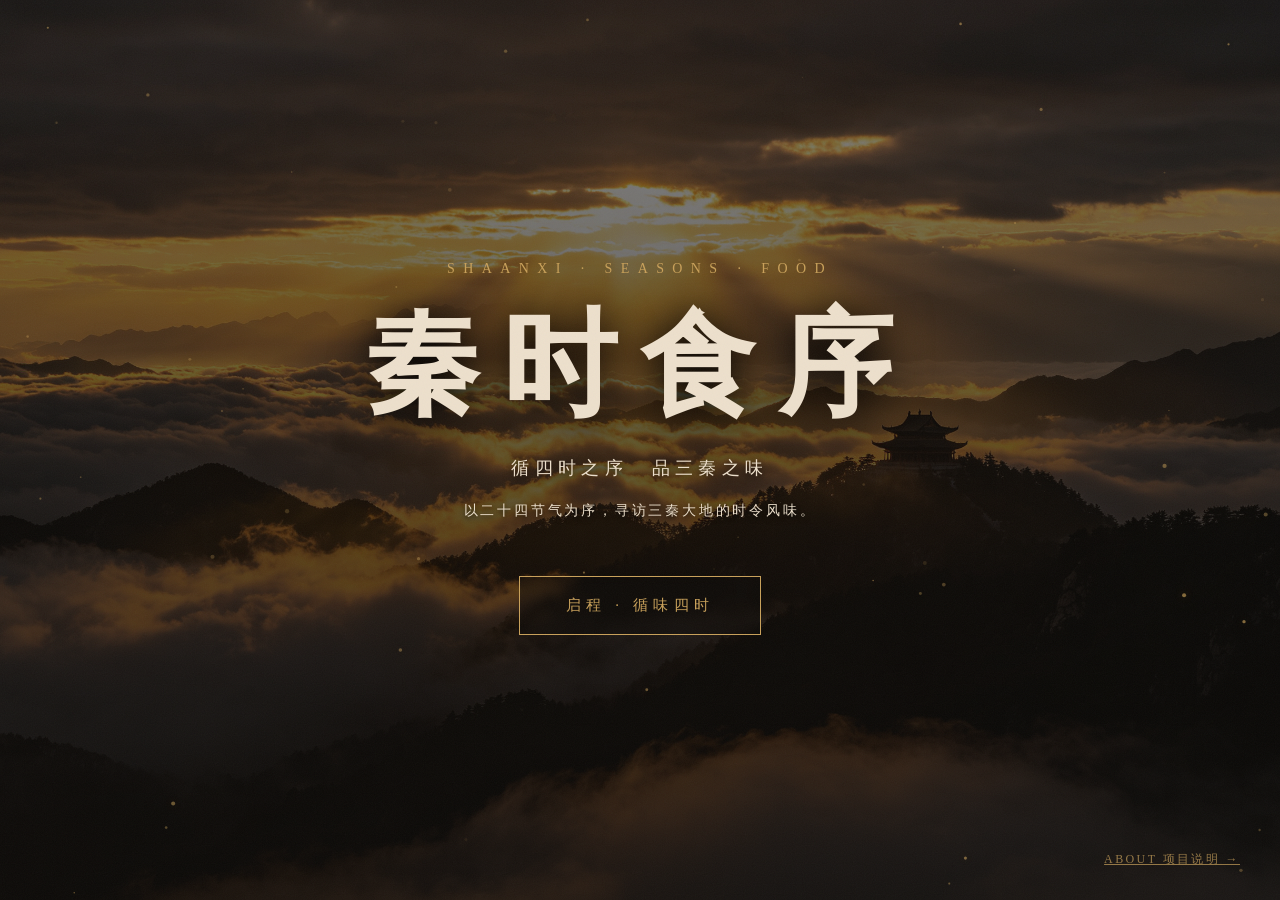
==== commit 04bd5af0: "Add files via upload" ====
--- a/index.html
+++ b/index.html
@@ -7,10 +7,9 @@
 <link rel="stylesheet" href="css/style.css">
 </head>
 <body>
-<!-- 直接使用 cover.png 作为背景，去掉了几何山峦 SVG -->
-<section class="hero" style="background: linear-gradient(rgba(14,12,10,0.5), rgba(14,12,10,0.8)), url('assets/img/cover.png') center/cover no-repeat;">
+<!-- 注意这里：图片名是 cover.png.png -->
+<section class="hero" style="background: linear-gradient(rgba(14,12,10,0.5), rgba(14,12,10,0.8)), url('assets/cover.png.png') center/cover no-repeat;">
   
-  <!-- 保留粒子效果 -->
   <canvas id="particles" style="position:absolute;inset:0;width:100%;height:100%;pointer-events:none;z-index:2;"></canvas>
   
   <div class="hero-inner">
--- a/css/style.css
+++ b/css/style.css
@@ -28,9 +28,9 @@
   color: var(--ink); min-height: 100vh; overflow-x: hidden;
   -webkit-font-smoothing: antialiased; line-height: 1.65;
   
-  /* 这里接入你生成的背景纹理图，如果没有图会自动用纯黑兜底 */
+  /* 这里使用 bg-texture.png */
   background-color: #0b0908;
-  background-image: url('../assets/img/bg-texture.png');
+  background-image: url('../assets/bg-texture.png');
   background-size: cover;
   background-position: center;
   background-attachment: fixed;
@@ -45,7 +45,7 @@
 input, textarea, select { font-family: inherit; font-size: 15px; color: var(--ink); outline: none; }
 img { max-width: 100%; display: block; }
 
-/* ========== 顶部导航（半透明悬浮，不干扰大图） ========== */
+/* ========== 顶部导航 ========== */
 .nav {
   position: fixed; top: 0; left: 0; right: 0; z-index: 100;
   display: flex; align-items: center; justify-content: space-between;
@@ -99,7 +99,7 @@
 .about-link:hover { opacity: 1; color: var(--gold-l); }
 @keyframes fadeUp { from { opacity: 0; transform: translateY(28px); } to { opacity: 1; transform: translateY(0); } }
 
-/* ========== 四季页（全屏无死角） ========== */
+/* ========== 四季页 ========== */
 .seasons { position: relative; width: 100vw; height: 100vh; min-height: 800px; overflow: hidden; background-color: #0e0c0a; display: flex; align-items: center; justify-content: center; }
 .seasons-bg { position: absolute; top: 0; left: 0; width: 100%; height: 100%; z-index: 1; }
 .bg-item { position: absolute; top: 0; left: 0; width: 100%; height: 100%; background-size: cover; background-position: center; opacity: 0; transition: opacity 0.8s ease; filter: blur(12px) brightness(0.6); transform: scale(1.05); }
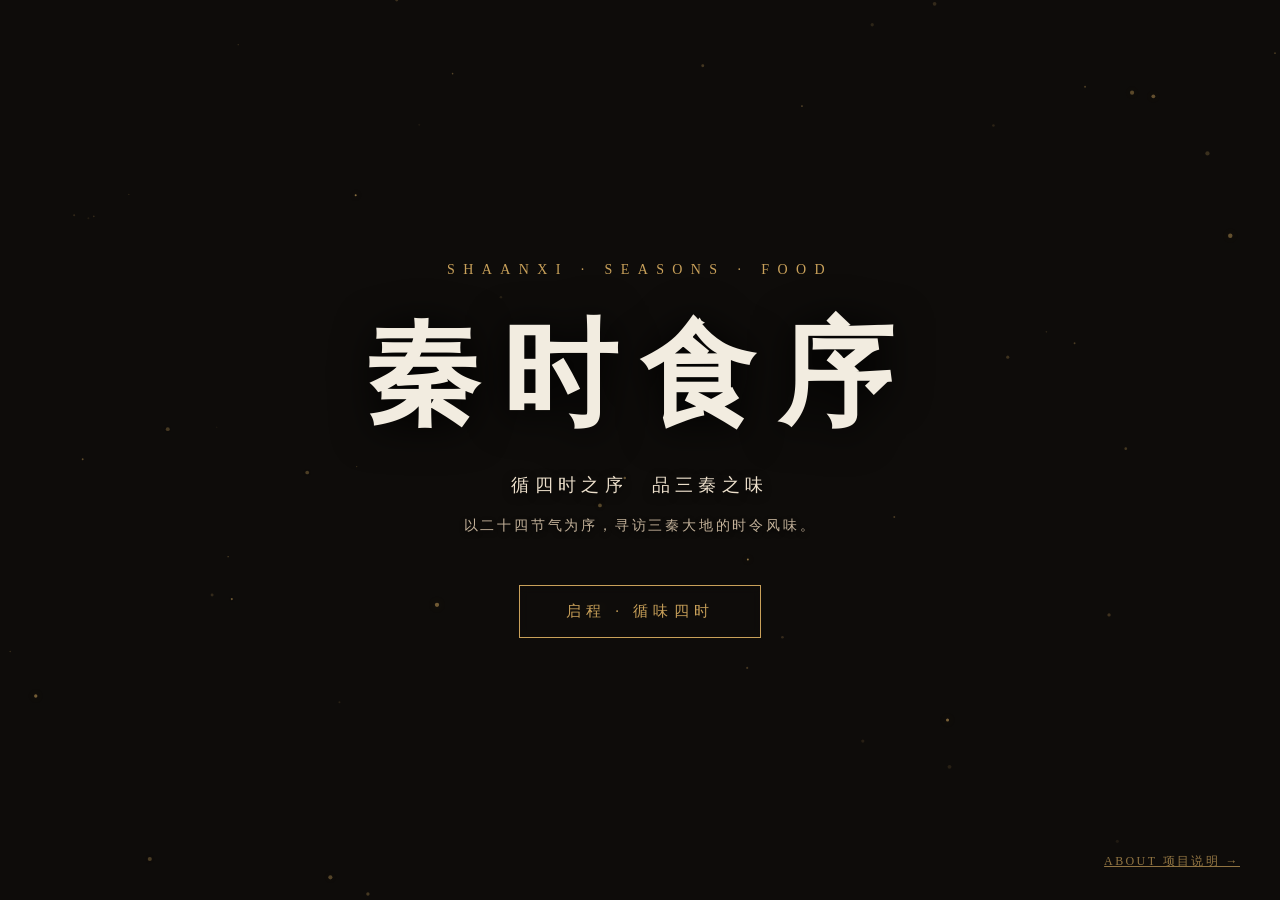
==== commit c6c99b23: "Add files via upload" ====
--- a/index.html
+++ b/index.html
@@ -4,26 +4,62 @@
 <meta charset="UTF-8">
 <meta name="viewport" content="width=device-width, initial-scale=1.0">
 <title>秦时食序 · 循四时之序，品三秦之味</title>
-<link rel="stylesheet" href="css/style.css">
+<style>
+  /* 把首页所有样式独立写死在这里，绝对不受外部 css 影响 */
+  * { box-sizing: border-box; margin: 0; padding: 0; }
+  body { margin: 0; padding: 0; font-family: "Songti SC", "STSong", "SimSun", serif; background-color: #0b0908; overflow: hidden; }
+  
+  .hero {
+    position: relative;
+    width: 100vw;
+    height: 100vh;
+    display: flex;
+    flex-direction: column;
+    justify-content: center;
+    align-items: center;
+    text-align: center;
+    /* 这里使用的是你的 cover 图，如果你本地叫 cover.png.png，请在下面改一下 */
+    background: linear-gradient(rgba(14,12,10,0.6), rgba(14,12,10,0.8)), url('assets/img/cover.png') center/cover no-repeat;
+    background-color: #0e0c0a;
+  }
+
+  .hero-inner { position: relative; z-index: 3; }
+  
+  .kicker { font-size: 14px; letter-spacing: .6em; color: #C9A15A; margin-bottom: 20px; }
+  .hero h1 { font-size: clamp(48px, 9vw, 120px); letter-spacing: .2em; color: #F2ECE0; margin-bottom: 20px; text-shadow: 0 4px 40px rgba(0,0,0,1); }
+  .hero .sub { font-size: clamp(14px, 2vw, 18px); letter-spacing: .3em; color: #EDE0CC; margin-bottom: 20px; text-shadow: 0 2px 10px rgba(0,0,0,0.8); }
+  .hero .desc { font-size: 14px; color: #C4B29A; letter-spacing: .2em; margin-bottom: 50px; text-shadow: 0 2px 5px rgba(0,0,0,0.8); }
+  
+  .hero .cta { 
+    display: inline-block; padding: 16px 46px; border: 1px solid #C9A15A; color: #C9A15A; 
+    letter-spacing: .35em; font-size: 15px; text-decoration: none; transition: all 0.3s; 
+    background: rgba(14,12,10,0.5); backdrop-filter: blur(5px);
+  }
+  .hero .cta:hover { background: #C9A15A; color: #14100c; }
+  
+  .about-link { position: absolute; bottom: 30px; right: 40px; font-size: 12px; letter-spacing: 0.2em; color: #C9A15A; text-decoration: underline; opacity: 0.7; z-index: 10; }
+</style>
 </head>
 <body>
-<!-- 注意这里：图片名是 cover.png.png -->
-<section class="hero" style="background: linear-gradient(rgba(14,12,10,0.5), rgba(14,12,10,0.8)), url('assets/cover.png.png') center/cover no-repeat;">
-  
+
+<section class="hero">
+  <!-- 粒子特效层 -->
   <canvas id="particles" style="position:absolute;inset:0;width:100%;height:100%;pointer-events:none;z-index:2;"></canvas>
   
   <div class="hero-inner">
     <div class="kicker">SHAANXI · SEASONS · FOOD</div>
     <h1>秦时食序</h1>
-    <p class="sub" style="margin-bottom: 15px;">循四时之序　品三秦之味</p>
-    <p style="color: var(--ink); font-size: 14px; letter-spacing: 0.2em; margin-bottom: 54px; opacity: 0; animation: fadeUp 1s 1s forwards; text-shadow: 0 2px 5px rgba(0,0,0,0.8);">以二十四节气为序，寻访三秦大地的时令风味。</p>
+    <p class="sub">循四时之序　品三秦之味</p>
+    <p class="desc">以二十四节气为序，寻访三秦大地的时令风味。</p>
     <a href="seasons.html" class="cta">启程 · 循味四时</a>
   </div>
 
   <a href="about.html" class="about-link">ABOUT 项目说明 →</a>
 </section>
+
 <script src="js/data.js"></script>
 <script>
+// 粒子特效
 (function () {
   const canvas = document.getElementById("particles"); if (!canvas) return;
   const ctx = canvas.getContext("2d"); const DPR = Math.min(window.devicePixelRatio || 1, 2);
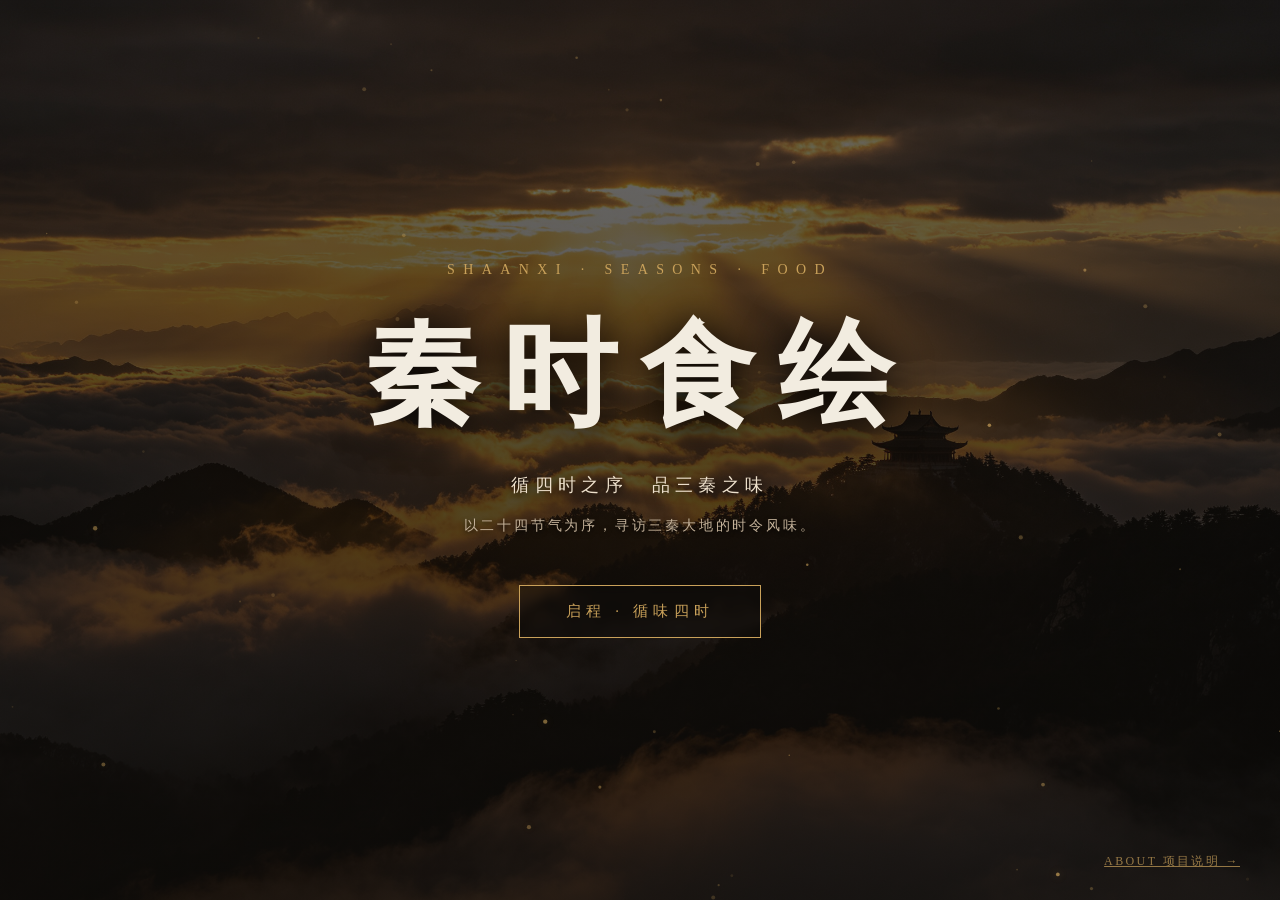
==== commit e5f9e682: "Add files via upload" ====
--- a/index.html
+++ b/index.html
@@ -3,7 +3,7 @@
 <head>
 <meta charset="UTF-8">
 <meta name="viewport" content="width=device-width, initial-scale=1.0">
-<title>秦时食序 · 循四时之序，品三秦之味</title>
+<title>秦时食绘 · 循四时之序，品三秦之味</title>
 <style>
   /* 把首页所有样式独立写死在这里，绝对不受外部 css 影响 */
   * { box-sizing: border-box; margin: 0; padding: 0; }
@@ -48,7 +48,7 @@
   
   <div class="hero-inner">
     <div class="kicker">SHAANXI · SEASONS · FOOD</div>
-    <h1>秦时食序</h1>
+    <h1>秦时食绘</h1>
     <p class="sub">循四时之序　品三秦之味</p>
     <p class="desc">以二十四节气为序，寻访三秦大地的时令风味。</p>
     <a href="seasons.html" class="cta">启程 · 循味四时</a>
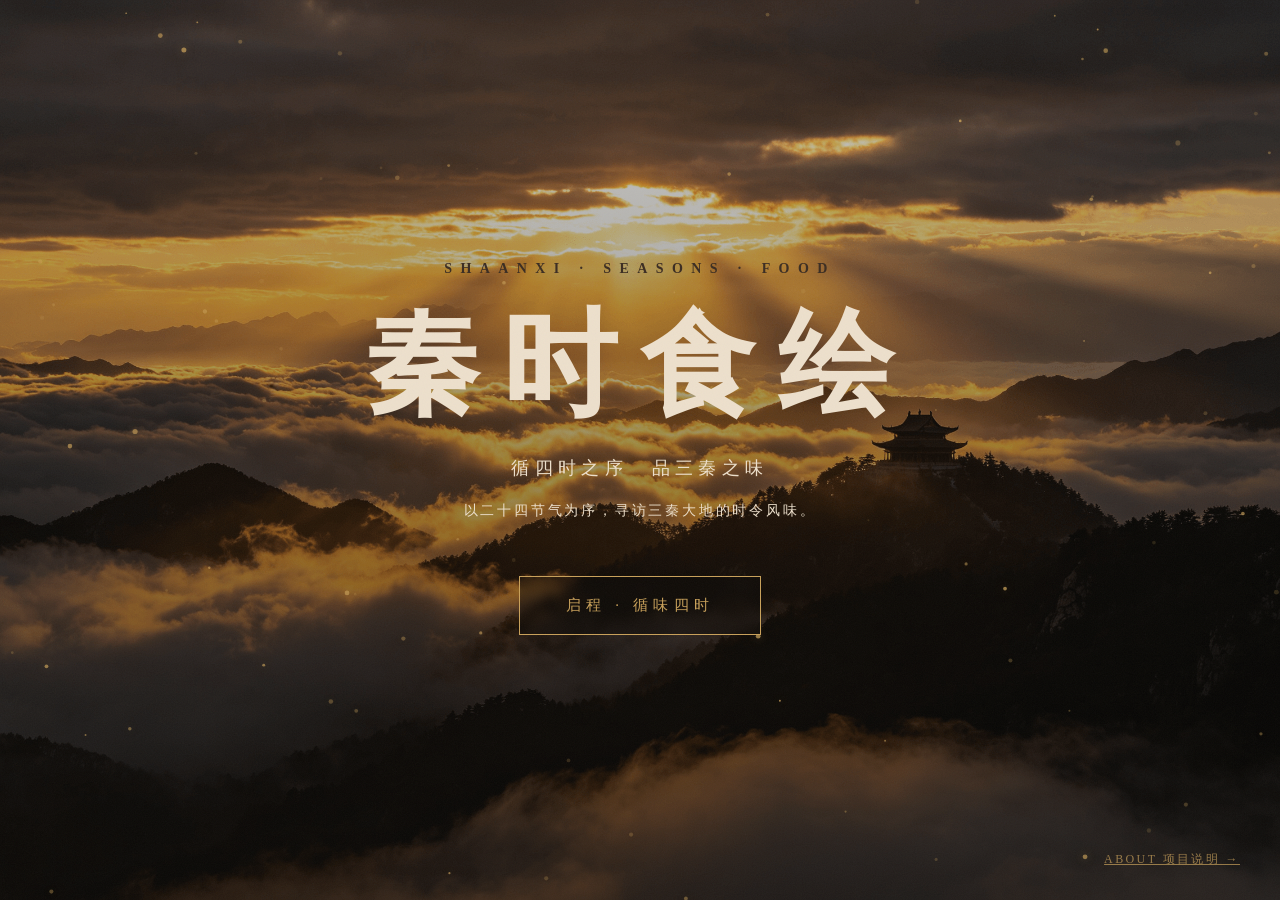
==== commit b6fadce7: "Add files via upload" ====
--- a/index.html
+++ b/index.html
@@ -4,53 +4,35 @@
 <meta charset="UTF-8">
 <meta name="viewport" content="width=device-width, initial-scale=1.0">
 <title>秦时食绘 · 循四时之序，品三秦之味</title>
+<link rel="stylesheet" href="css/style.css">
 <style>
-  /* 把首页所有样式独立写死在这里，绝对不受外部 css 影响 */
-  * { box-sizing: border-box; margin: 0; padding: 0; }
-  body { margin: 0; padding: 0; font-family: "Songti SC", "STSong", "SimSun", serif; background-color: #0b0908; overflow: hidden; }
-  
-  .hero {
-    position: relative;
-    width: 100vw;
-    height: 100vh;
-    display: flex;
-    flex-direction: column;
-    justify-content: center;
-    align-items: center;
-    text-align: center;
-    /* 这里使用的是你的 cover 图，如果你本地叫 cover.png.png，请在下面改一下 */
-    background: linear-gradient(rgba(14,12,10,0.6), rgba(14,12,10,0.8)), url('assets/img/cover.png') center/cover no-repeat;
-    background-color: #0e0c0a;
+  /* 专门针对最顶部的英文：改为深墨色，去掉所有阴影 */
+  .hero .kicker {
+    color: #3b2d22 !important; /* 深墨棕，在亮背景上极度清晰 */
+    font-weight: bold;
+    letter-spacing: .6em;
   }
 
-  .hero-inner { position: relative; z-index: 3; }
-  
-  .kicker { font-size: 14px; letter-spacing: .6em; color: #C9A15A; margin-bottom: 20px; }
-  .hero h1 { font-size: clamp(48px, 9vw, 120px); letter-spacing: .2em; color: #F2ECE0; margin-bottom: 20px; text-shadow: 0 4px 40px rgba(0,0,0,1); }
-  .hero .sub { font-size: clamp(14px, 2vw, 18px); letter-spacing: .3em; color: #EDE0CC; margin-bottom: 20px; text-shadow: 0 2px 10px rgba(0,0,0,0.8); }
-  .hero .desc { font-size: 14px; color: #C4B29A; letter-spacing: .2em; margin-bottom: 50px; text-shadow: 0 2px 5px rgba(0,0,0,0.8); }
-  
-  .hero .cta { 
-    display: inline-block; padding: 16px 46px; border: 1px solid #C9A15A; color: #C9A15A; 
-    letter-spacing: .35em; font-size: 15px; text-decoration: none; transition: all 0.3s; 
-    background: rgba(14,12,10,0.5); backdrop-filter: blur(5px);
+  /* 确保主标题和副标题没有阴影 */
+  .hero h1, .hero .sub {
+    text-shadow: none !important;
   }
-  .hero .cta:hover { background: #C9A15A; color: #14100c; }
-  
-  .about-link { position: absolute; bottom: 30px; right: 40px; font-size: 12px; letter-spacing: 0.2em; color: #C9A15A; text-decoration: underline; opacity: 0.7; z-index: 10; }
 </style>
 </head>
 <body>
 
-<section class="hero">
-  <!-- 粒子特效层 -->
+<!-- 背景保留之前调亮的遮罩 -->
+<section class="hero" style="background: linear-gradient(rgba(14,12,10,0.2), rgba(14,12,10,0.6)), url('assets/img/cover.png') center/cover no-repeat;">
+  
   <canvas id="particles" style="position:absolute;inset:0;width:100%;height:100%;pointer-events:none;z-index:2;"></canvas>
   
   <div class="hero-inner">
+    <!-- 顶部英文 -->
     <div class="kicker">SHAANXI · SEASONS · FOOD</div>
+    
     <h1>秦时食绘</h1>
-    <p class="sub">循四时之序　品三秦之味</p>
-    <p class="desc">以二十四节气为序，寻访三秦大地的时令风味。</p>
+    <p class="sub" style="margin-bottom: 15px;">循四时之序　品三秦之味</p>
+    <p style="color: var(--ink); font-size: 14px; letter-spacing: 0.2em; margin-bottom: 54px; opacity: 0; animation: fadeUp 1s 1s forwards;">以二十四节气为序，寻访三秦大地的时令风味。</p>
     <a href="seasons.html" class="cta">启程 · 循味四时</a>
   </div>
 
@@ -59,31 +41,74 @@
 
 <script src="js/data.js"></script>
 <script>
-// 粒子特效
+/* ===== 金色粒子 ===== */
 (function () {
-  const canvas = document.getElementById("particles"); if (!canvas) return;
-  const ctx = canvas.getContext("2d"); const DPR = Math.min(window.devicePixelRatio || 1, 2);
-  let w = 0, h = 0; const dots = []; const COUNT = 55, SPEED = 0.35, COLOR = "201,161,90";
-  function resize() { w = canvas.width = canvas.offsetWidth * DPR; h = canvas.height = canvas.offsetHeight * DPR; }
+  const canvas = document.getElementById("particles");
+  if (!canvas) return;
+  const ctx = canvas.getContext("2d");
+  const DPR = Math.min(window.devicePixelRatio || 1, 2);
+
+  let w = 0, h = 0;
+  const dots = [];
+  const COUNT = 100; // 翻倍的粒子
+  const SPEED = 0.35;        
+  const COLOR = "201,161,90"; 
+
+  function resize() {
+    w = canvas.width = canvas.offsetWidth * DPR;
+    h = canvas.height = canvas.offsetHeight * DPR;
+  }
+
   function init() {
     dots.length = 0;
     for (let i = 0; i < COUNT; i++) {
-      dots.push({ x: Math.random()*w, y: Math.random()*h, r:(Math.random()*1.6+0.6)*DPR, vx:(Math.random()-0.5)*SPEED, vy:(Math.random()-0.5)*SPEED, a:Math.random()*0.5+0.25, tw:Math.random()*Math.PI*2, tws:Math.random()*0.02+0.005 });
+      dots.push({
+        x: Math.random() * w,
+        y: Math.random() * h,
+        r: (Math.random() * 1.8 + 0.8) * DPR,
+        vx: (Math.random() - 0.5) * SPEED,
+        vy: (Math.random() - 0.5) * SPEED,
+        a: Math.random() * 0.6 + 0.3,
+        tw: Math.random() * Math.PI * 2,
+        tws: Math.random() * 0.02 + 0.005
+      });
     }
   }
+
   function draw() {
     ctx.clearRect(0, 0, w, h);
     for (const d of dots) {
-      d.x += d.vx; d.y += d.vy;
-      if (d.x < 0 || d.x > w) d.vx *= -1; if (d.y < 0 || d.y > h) d.vy *= -1;
-      d.tw += d.tws; const alpha = d.a * (0.65 + Math.sin(d.tw) * 0.35);
-      ctx.beginPath(); ctx.arc(d.x, d.y, d.r, 0, Math.PI * 2);
-      ctx.fillStyle = `rgba(${COLOR},${alpha})`; ctx.shadowBlur = 8 * DPR; ctx.shadowColor = `rgba(${COLOR},${alpha*0.6})`; ctx.fill();
+      d.x += d.vx;
+      d.y += d.vy;
+      if (d.x < 0 || d.x > w) d.vx *= -1;
+      if (d.y < 0 || d.y > h) d.vy *= -1;
+
+      d.tw += d.tws;
+      const alpha = d.a * (0.65 + Math.sin(d.tw) * 0.35);
+
+      ctx.beginPath();
+      ctx.arc(d.x, d.y, d.r, 0, Math.PI * 2);
+      ctx.fillStyle = `rgba(${COLOR},${alpha})`;
+      ctx.shadowBlur = 10 * DPR;
+      ctx.shadowColor = `rgba(${COLOR},${alpha * 0.8})`;
+      ctx.fill();
     }
-    ctx.shadowBlur = 0; requestAnimationFrame(draw);
+    ctx.shadowBlur = 0;
+    requestAnimationFrame(draw);
   }
-  function start() { resize(); if (w===0||h===0) { requestAnimationFrame(start); return; } init(); draw(); }
-  window.addEventListener("resize", () => { resize(); init(); });
+
+  function start() {
+    resize();
+    if (w === 0 || h === 0) { requestAnimationFrame(start); return; }
+    init();
+    draw();
+  }
+
+  window.addEventListener("resize", () => {
+    resize();
+    init();
+  });
+
   start();
 })();
 </script>
--- a/css/style.css
+++ b/css/style.css
@@ -0,0 +1,317 @@
+/* ========== 全局变量与设计系统 ========== */
+:root {
+  --bg: #0e0c0a; --ink: #EDE0CC; --ink-dim: #C4B29A; --gold: #C9A15A; --gold-l: #E8C98F;
+  --red: #C14E31; --red-d: #8C2A1C; --jade: #7FA06F; --line: rgba(201, 161, 90, .25);
+  --card: rgba(34, 26, 19, .85); --card-hover: rgba(44, 34, 24, .9);
+  --season-1: #7ba05b; --season-2: #d4e4bc; --season-glow: rgba(123, 160, 91, .35);
+}
+[data-season="spring"] { --season-1: #7ba05b; --season-2: #d4e4bc; --season-glow: rgba(123, 160, 91, .35); }
+[data-season="summer"] { --season-1: #2d8b9e; --season-2: #f0d6a8; --season-glow: rgba(45, 139, 158, .35); }
+[data-season="autumn"] { --season-1: #c47a2b; --season-2: #f2e0c0; --season-glow: rgba(196, 122, 43, .35); }
+[data-season="winter"] { --season-1: #4a5d7e; --season-2: #d8e0ea; --season-glow: rgba(74, 93, 126, .35); }
+
+* { box-sizing: border-box; margin: 0; padding: 0; }
+html { scroll-behavior: smooth; }
+body {
+  font-family: "Songti SC", "STSong", "SimSun", "Noto Serif SC", serif;
+  color: var(--ink); min-height: 100vh; overflow-x: hidden;
+  -webkit-font-smoothing: antialiased; line-height: 1.65;
+  background-color: #0b0908; background-image: url('../assets/img/bg-texture.png');
+  background-size: cover; background-position: center; background-attachment: fixed;
+}
+body::before {
+  content: ""; position: fixed; inset: 0; pointer-events: none; z-index: 9999; opacity: .04;
+  background-image: url("data:image/svg+xml,%3Csvg xmlns='http://www.w3.org/2000/svg' width='200' height='200'%3E%3Cfilter id='n'%3E%3CfeTurbulence type='fractalNoise' baseFrequency='.9' numOctaves='3'/%3E%3C/filter%3E%3Crect width='100%25' height='100%25' filter='url(%23n)'/%3E%3C/svg%3E");
+}
+a { color: inherit; text-decoration: none; }
+button { font-family: inherit; cursor: pointer; border: none; background: none; color: inherit; }
+input, textarea, select { font-family: inherit; font-size: 15px; color: var(--ink); outline: none; }
+img { max-width: 100%; display: block; }
+
+/* 导航与基础 */
+.nav { position: fixed; top: 0; left: 0; right: 0; z-index: 100; display: flex; align-items: center; justify-content: space-between; padding: 18px 36px; background: linear-gradient(to bottom, rgba(14,12,10,0.9), rgba(14,12,10,0.4)); backdrop-filter: blur(5px); }
+.nav .logo { font-size: 20px; letter-spacing: .35em; color: var(--gold-l); }
+.nav .links { display: flex; gap: 28px; font-size: 14px; letter-spacing: .15em; }
+.nav .links a { color: var(--ink-dim); transition: color .3s; position: relative; }
+.nav .links a:hover { color: var(--gold-l); }
+.nav .links a.active { color: var(--gold-l); }
+.nav .links a.active::after { content: ""; position: absolute; left: 0; right: 0; bottom: -6px; height: 2px; background: var(--gold); }
+
+/* 页面容器 */
+.page { min-height: 100vh; padding: 100px 6vw 80px; max-width: 1300px; margin: 0 auto; }
+.page-head { text-align: center; margin-bottom: 40px; }
+.page-head h2 { font-size: clamp(26px, 4vw, 40px); letter-spacing: .3em; color: var(--gold-l); margin-bottom: 10px; }
+.page-head p { color: var(--ink-dim); letter-spacing: .15em; font-size: 14px; }
+.back-link { display: inline-flex; align-items: center; gap: 8px; margin-bottom: 22px; font-size: 13px; letter-spacing: .2em; color: var(--ink-dim); transition: .3s; }
+.back-link:hover { color: var(--gold-l); transform: translateX(-4px); }
+.cta-btn { display: inline-flex; align-items: center; justify-content: center; gap: 10px; padding: 14px 34px; border: 1px solid var(--gold); color: var(--gold-l); letter-spacing: .25em; font-size: 14px; transition: all .35s; background: rgba(14,12,10,0.6); }
+.cta-btn:hover { background: var(--gold); color: #14100c; }
+.btn { font-size: 13px; padding: 8px 16px; border-radius: 2px; border: 1px solid var(--line); background: transparent; color: var(--ink-dim); transition: .2s; white-space: nowrap; letter-spacing: .06em; }
+.btn:hover { border-color: var(--gold); color: var(--gold-l); }
+.btn.pri { background: var(--red-d); border-color: var(--red-d); color: #FFF1DE; }
+.btn.pri:hover { background: #A33325; border-color: #A33325; color: #fff; }
+.btn.jade { background: var(--jade); border-color: var(--jade); color: #14100B; }
+
+/* 首页 */
+.hero { position: relative; height: 100vh; display: grid; place-items: center; text-align: center; overflow: hidden; }
+.hero-inner { position: relative; z-index: 3; padding: 0 24px; }
+.hero .kicker { font-size: 14px; letter-spacing: .6em; color: var(--gold); margin-bottom: 22px; opacity: 0; animation: fadeUp 1s .2s forwards; }
+.hero h1 { font-size: clamp(48px, 9vw, 120px); letter-spacing: .2em; line-height: 1.1; margin-bottom: 26px; opacity: 0; animation: fadeUp 1.2s .5s forwards; text-shadow: 0 4px 40px rgba(0,0,0,1); }
+.hero .sub { font-size: clamp(14px, 2vw, 18px); letter-spacing: .3em; color: var(--ink); margin-bottom: 54px; opacity: 0; animation: fadeUp 1s .9s forwards; text-shadow: 0 2px 10px rgba(0,0,0,0.8); }
+.hero .cta { display: inline-block; padding: 16px 46px; border: 1px solid var(--gold); color: var(--gold); letter-spacing: .35em; font-size: 15px; position: relative; overflow: hidden; opacity: 0; animation: fadeUp 1s 1.3s forwards; transition: color .4s; background: rgba(14,12,10,0.5); backdrop-filter: blur(5px); }
+.hero .cta::before { content: ""; position: absolute; inset: 0; background: var(--gold); transform: translateY(101%); transition: transform .45s cubic-bezier(.7,0,.2,1); z-index: -1; }
+.hero .cta:hover { color: #14100c; }
+.hero .cta:hover::before { transform: translateY(0); }
+.about-link { position: absolute; bottom: 30px; right: 40px; font-size: 12px; letter-spacing: 0.2em; color: var(--gold); z-index: 10; text-decoration: underline; opacity: 0.7; transition: 0.3s; }
+.about-link:hover { opacity: 1; color: var(--gold-l); }
+@keyframes fadeUp { from { opacity: 0; transform: translateY(28px); } to { opacity: 1; transform: translateY(0); } }
+
+/* 四季页 */
+.seasons { position: relative; width: 100vw; height: 100vh; min-height: 800px; overflow: hidden; background-color: #0e0c0a; display: flex; align-items: center; justify-content: center; }
+.seasons-bg { position: absolute; top: 0; left: 0; width: 100%; height: 100%; z-index: 1; }
+.bg-item { position: absolute; top: 0; left: 0; width: 100%; height: 100%; background-size: cover; background-position: center; opacity: 0; transition: opacity 0.8s ease; filter: blur(12px) brightness(0.85); transform: scale(1.05); }
+.seasons[data-active="spring"] .bg-spring { opacity: 1; } .seasons[data-active="summer"] .bg-summer { opacity: 1; } .seasons[data-active="autumn"] .bg-autumn { opacity: 1; } .seasons[data-active="winter"] .bg-winter { opacity: 1; }
+.seasons-inner { position: relative; z-index: 2; width: 100%; max-width: 1200px; padding: 0 20px; }
+.seasons h2 { font-size: 40px; letter-spacing: 0.3em; text-align: center; color: var(--gold-l); text-shadow: 0 4px 15px rgba(0,0,0,1); }
+.seasons .lead { text-align: center; margin-bottom: 50px; letter-spacing: 0.2em; color: var(--ink); text-shadow: 0 2px 10px rgba(0,0,0,1); font-size: 14px; }
+.season-grid { display: grid; grid-template-columns: repeat(4, 1fr); gap: 20px; }
+.season-card { position: relative; height: 380px; border: none; background-size: cover; background-position: center; transition: transform 0.4s, box-shadow 0.4s; overflow: hidden; box-shadow: 0 10px 20px -10px rgba(0,0,0,0.5); }
+.season-card:hover { transform: translateY(-8px); box-shadow: 0 20px 40px rgba(0,0,0,0.8); }
+.card-content { position: relative; z-index: 2; padding: 30px 24px; height: 100%; display: flex; flex-direction: column; }
+.season-card .cn { font-size: 56px; color: #FFEAC2; line-height: 1; text-shadow: 0 4px 12px rgba(0,0,0,1); font-weight: bold; }
+.season-card .en { font-size: 13px; color: #E8C98F; letter-spacing: 0.3em; margin: 10px 0 20px; text-shadow: 0 2px 6px rgba(0,0,0,1); font-weight: bold; }
+.season-card .term { font-size: 15px; color: #FFFFFF; margin-bottom: 10px; font-weight: bold; text-shadow: 0 2px 6px rgba(0,0,0,1); }
+.season-card .desc { font-size: 14px; color: #FFFFFF; line-height: 1.6; text-shadow: 0 2px 6px rgba(0,0,0,1); }
+.season-card .go { margin-top: auto; font-size: 14px; color: #FFEAC2; letter-spacing: 0.2em; font-weight: bold; transition: 0.3s; text-shadow: 0 2px 6px rgba(0,0,0,1); }
+.season-extra { margin-top: 50px; display: flex; gap: 16px; justify-content: center; flex-wrap: wrap; }
+
+/* 地图页 */
+.map-layout { display: grid; grid-template-columns: 480px 1fr; gap: 30px; align-items: start; }
+@media (max-width: 1000px) { .map-layout { grid-template-columns: 1fr; } }
+.map-panel { background: var(--card); border: 1px solid var(--line); border-radius: 4px; padding: 20px; position: sticky; top: 90px; backdrop-filter: blur(10px); }
+.season-tabs { display: flex; gap: 10px; margin-bottom: 20px; justify-content: center; }
+.season-tabs button { padding: 8px 16px; border-radius: 2px; border: 1px solid var(--line); color: var(--ink-dim); transition: .2s; }
+.season-tabs button:hover { border-color: var(--gold); color: var(--gold-l); }
+.season-tabs button.on { background: var(--red-d); border-color: var(--red-d); color: #FFF1DE; }
+.map-wrap { position: relative; width: 100%; }
+.sxmap { width: 100%; height: auto; display: block; overflow: visible; }
+.sxmap .mcity { stroke: #14100B; stroke-width: 1.4; transition: .25s; cursor: pointer; }
+.sxmap .mcity:hover { filter: brightness(1.18); }
+.sxmap .mcity.sel { stroke: var(--gold); stroke-width: 2.5; }
+.r-关中 { fill: #7C5A3C; } .r-陕北 { fill: #5F4931; } .r-陕南 { fill: #596344; }
+.sxmap .sel.r-关中 { fill: #96703F; } .sxmap .sel.r-陕北 { fill: #7A5C36; } .sxmap .sel.r-陕南 { fill: #6E7A4C; }
+.mlabel { font-family: "Songti SC", serif; font-size: 19px; font-weight: 600; fill: #EFE3CE; letter-spacing: .08em; pointer-events: none; text-anchor: middle; dominant-baseline: middle; paint-order: stroke; stroke: #191210; stroke-width: 4px; stroke-linejoin: round; }
+.mlabel.small { font-size: 15px; } .mlabel.light { fill: var(--gold-l); }
+.legend { display: flex; gap: 12px; flex-wrap: wrap; margin-top: 15px; padding-top: 15px; border-top: 1px dashed var(--line); font-size: 12px; color: var(--ink-dim); }
+.legend i { display: inline-block; width: 10px; height: 10px; border-radius: 2px; margin-right: 5px; vertical-align: 0px; }
+.map-list { display: grid; grid-template-columns: repeat(auto-fill, minmax(240px, 1fr)); gap: 16px; }
+.dish-card { background: var(--card); border: 1px solid var(--line); border-radius: 3px; padding: 0; overflow: hidden; cursor: pointer; transition: .25s; position: relative; display: flex; flex-direction: column; backdrop-filter: blur(10px); }
+.dish-card:hover { transform: translateY(-4px); border-color: var(--gold); background: var(--card-hover); box-shadow: 0 15px 35px rgba(0,0,0,0.8), 0 0 20px rgba(201, 161, 90, 0.2); }
+.dish-card.eaten { border-color: var(--jade); background: linear-gradient(170deg, #2A2114, #231A10); }
+.dish-card .thumb { height: 140px; background-size: cover; background-position: center; border-bottom: 1px solid var(--line); background-color: #2a2118; }
+.dish-card .card-body { padding: 16px; display: flex; flex-direction: column; flex: 1; gap: 8px; }
+.dc-top { display: flex; align-items: baseline; gap: 8px; }
+.dc-top h4 { font-size: 17px; color: var(--ink); letter-spacing: .05em; }
+.dc-top .city { font-size: 11px; color: var(--gold); background: rgba(201,161,90,.1); padding: 2px 8px; border-radius: 2px; }
+.dc-desc { font-size: 13px; color: var(--ink-dim); line-height: 1.6; display: -webkit-box; -webkit-line-clamp: 2; -webkit-box-orient: vertical; overflow: hidden; }
+.dc-acts { display: flex; gap: 8px; margin-top: auto; padding-top: 10px; }
+.dc-acts .btn { flex: 1; padding: 6px 0; font-size: 12px; }
+.badge-eaten { position: absolute; top: -1px; right: -1px; background: var(--jade); color: #14100B; font-size: 11px; padding: 3px 10px; border-radius: 0 3px 0 3px; font-weight: bold; z-index: 2; }
+
+/* 模态弹窗 */
+.mask { position: fixed; inset: 0; background: rgba(8,5,3,.8); backdrop-filter: blur(5px); display: none; align-items: center; justify-content: center; padding: 20px; z-index: 1000; }
+.mask.on { display: flex; animation: fadeIn .2s; }
+@keyframes fadeIn { from{opacity:0} to{opacity:1} }
+.modal { width: min(480px, 100%); background: #241B13; border: 1px solid var(--line); border-radius: 4px; overflow: hidden; box-shadow: 0 30px 70px -20px rgba(0,0,0,1); animation: pop .3s; }
+@keyframes pop { from{opacity:0;transform:translateY(20px) scale(.95)} to{opacity:1;transform:none} }
+.mhead { padding: 24px 24px 20px; background: linear-gradient(150deg, #33221A, #261811); border-bottom: 1px solid var(--line); position: relative; }
+.mhead h3 { font-size: 26px; letter-spacing: .05em; color: var(--gold-l); }
+.mhead .close { position: absolute; right: 16px; top: 16px; font-size: 20px; color: var(--ink-dim); transition: .2s; }
+.mhead .close:hover { color: var(--gold-l); }
+.mbody { padding: 20px 24px; }
+.mbody .desc { font-size: 15px; color: var(--ink); line-height: 1.8; }
+.mfoot { padding: 16px 24px 24px; display: flex; gap: 12px; }
+.mfoot .btn { flex: 1; padding: 12px 0; font-size: 14px; }
+
+/* 集卡册 */
+.collect-top { display: grid; grid-template-columns: auto 1fr; gap: 30px; align-items: center; padding: 30px; margin-bottom: 30px; background: var(--card); border: 1px solid var(--line); border-radius: 4px; backdrop-filter: blur(10px); }
+.ring { --p: 0deg; position: relative; width: 120px; height: 120px; border-radius: 50%; background: conic-gradient(var(--gold) var(--p), #2E241A 0); display: grid; place-items: center; }
+.ring::before { content: ""; position: absolute; inset: 10px; background: #221A13; border-radius: 50%; }
+.ring div { position: relative; text-align: center; }
+.ring b { font-family: "Songti SC", serif; font-size: 26px; color: var(--gold-l); }
+.ring small { display: block; font-size: 11px; color: var(--ink-dim); letter-spacing: .1em; margin-top: 4px; }
+.cstats { display: grid; grid-template-columns: repeat(auto-fit, minmax(100px, 1fr)); gap: 20px; }
+.cstat b { display: block; font-family: "Songti SC", serif; font-size: 24px; color: var(--ink); line-height: 1.2; }
+.cstat span { font-size: 12px; color: var(--ink-dim); letter-spacing: .1em; }
+.cgroup { margin-bottom: 30px; }
+.cgroup-head { display: flex; align-items: center; gap: 12px; margin-bottom: 14px; }
+.cgroup-head h3 { font-size: 18px; letter-spacing: .1em; color: var(--gold-l); }
+.cgroup-head .bar { flex: 1; height: 4px; background: #2E2418; border-radius: 2px; overflow: hidden; max-width: 260px; }
+.cgroup-head .bar i { display: block; height: 100%; background: linear-gradient(90deg, var(--gold), var(--red)); transition: width .6s; }
+.cgroup-head .n { font-size: 13px; color: var(--ink-dim); }
+.cardgrid { display: grid; grid-template-columns: repeat(auto-fill, minmax(180px, 1fr)); gap: 12px; }
+.gcard { border: 1px dashed #4A3A28; border-radius: 3px; padding: 10px; cursor: pointer; transition: .2s; background: rgba(255,255,255,.015); position: relative; }
+.gcard:hover { border-color: var(--gold); background: var(--card); transform: translateY(-2px); }
+.gcard.got { border: 1px solid #8A6C3C; background: linear-gradient(165deg, #2C2216, #241B10); box-shadow: 0 0 20px -10px rgba(201,161,90,.4); }
+.gcard .thumb { height: 100px; background-size: cover; background-position: center; border-radius: 2px; margin-bottom: 10px; background-color: #1a1410; transition: filter .3s; }
+.gcard:not(.got) .thumb { filter: grayscale(1) brightness(0.4); }
+.gcard .cn { font-size: 16px; color: var(--ink); font-weight: bold; }
+.gcard .cc { font-size: 12px; color: var(--ink-dim); margin-top: 4px; }
+.gcard .tk { position: absolute; right: 16px; top: 16px; width: 20px; height: 20px; border-radius: 50%; border: 1px solid #4A3A28; display: grid; place-items: center; font-size: 12px; color: #6E5C48; background: rgba(0,0,0,0.5); z-index: 2; }
+.gcard.got .tk { background: var(--gold); border-color: var(--gold); color: #191210; font-weight: bold; }
+
+/* MBTI 页 */
+.pq { max-width: 780px; margin: 0 auto; background: var(--card); border: 1px solid var(--line); border-radius: 4px; backdrop-filter: blur(10px); }
+.pq-intro { padding: 40px 30px; text-align: center; }
+.pq-title { font-size: 32px; letter-spacing: .2em; margin: 15px 0 10px; color: var(--gold-l); }
+.pq-sub { color: var(--ink-dim); font-size: 14px; line-height: 1.9; }
+.pq-start { display: inline-block; border: 1px solid var(--gold); color: var(--gold-l); border-radius: 2px; padding: 12px 48px; font-size: 16px; letter-spacing: .32em; transition: .25s; margin-top: 30px; background: rgba(201,161,90,.06); cursor: pointer; }
+.pq-start:hover { background: var(--gold); color: #191210; }
+.pq-quiz { padding: 40px; }
+.pq-qn { display: flex; justify-content: space-between; font-size: 12px; color: var(--gold); margin-bottom: 15px; }
+.pq-segs { display: flex; gap: 6px; margin-bottom: 30px; }
+.pq-segs i { flex: 1; height: 4px; background: #2E241A; border-radius: 2px; transition: .3s; }
+.pq-segs i.done { background: var(--gold); } .pq-segs i.now { background: var(--gold-l); box-shadow: 0 0 8px rgba(232,201,143,.5); }
+.pq-q { font-size: 24px; margin-bottom: 30px; color: var(--ink); }
+.pq-opts { display: grid; gap: 12px; }
+.pq-opt { display: flex; gap: 16px; align-items: center; text-align: left; border: 1px solid var(--line); border-radius: 3px; padding: 16px 20px; background: #1F1811; font-size: 16px; transition: .2s; cursor: pointer; }
+.pq-opt b { color: var(--gold); border: 1px solid #4A3A28; width: 28px; height: 28px; border-radius: 50%; display: grid; place-items: center; font-size: 14px; }
+.pq-opt:hover { border-color: var(--gold); transform: translateY(-2px); }
+.pq-opt.sel { border-color: var(--gold-l); background: #2C2214; color: var(--gold-l); }
+.pq-foot { display: flex; justify-content: space-between; margin-top: 24px; font-size: 14px; color: var(--ink-dim); }
+.pq-foot button { cursor: pointer; transition: .2s; }
+.pq-foot button:hover { color: var(--gold-l); }
+.pq-res { text-align: center; padding: 40px 30px; }
+.pq-code { font-size: 36px; letter-spacing: .3em; color: var(--gold-l); margin: 10px 0; text-indent: .3em; }
+.pq-name { display: flex; align-items: center; justify-content: center; gap: 16px; font-size: 28px; margin: 20px 0 10px; }
+.pq-seal { width: 50px; height: 50px; border-radius: 4px; background: var(--red-d); color: #FFF1DE; display: grid; place-items: center; font-size: 24px; box-shadow: inset 0 0 0 1px rgba(232,201,143,.35); }
+.pq-tagline { color: var(--gold); letter-spacing: .2em; font-size: 14px; }
+.pq-desc { color: var(--ink-dim); line-height: 2; max-width: 560px; margin: 20px auto 0; text-align: justify; }
+.pq-meta { display: grid; grid-template-columns: repeat(3, 1fr); gap: 10px; max-width: 560px; margin: 30px auto 0; }
+.pq-meta > div { border: 1px solid var(--line); padding: 15px 10px; background: #1F1811; border-radius: 3px; }
+.pq-meta span { display: block; font-size: 11px; color: var(--ink-dim); margin-bottom: 6px; }
+.pq-meta b { font-size: 15px; color: var(--gold-l); }
+.pq-actions { display: flex; gap: 15px; justify-content: center; margin-top: 30px; flex-wrap: wrap; }
+
+/* 探索坊 */
+.tabs { display: flex; gap: 12px; margin-bottom: 30px; justify-content: center; }
+.tabs button { padding: 10px 24px; font-size: 15px; border: 1px solid var(--line); border-radius: 2px; color: var(--ink-dim); transition: .2s; cursor: pointer; backdrop-filter: blur(10px); }
+.tabs button.on { background: var(--red-d); border-color: var(--red-d); color: #FFF1DE; }
+.tab-content { display: none; animation: fadeIn .3s; } .tab-content.on { display: block; }
+
+.mix-row { display: flex; align-items: center; gap: 20px; margin-bottom: 20px; background: var(--card); padding: 20px; border: 1px solid var(--line); border-radius: 4px; backdrop-filter: blur(10px); flex-wrap: wrap; }
+.mix-row .lbl { font-size: 15px; color: var(--gold); width: 80px; text-align: right; flex-shrink: 0; }
+.mix-chips { display: flex; flex-wrap: wrap; gap: 10px; flex: 1; min-width: 200px; }
+.chip { padding: 6px 16px; border: 1px solid var(--line); border-radius: 2px; font-size: 14px; color: var(--ink-dim); cursor: pointer; transition: .2s; white-space: nowrap; }
+.chip:hover { border-color: var(--gold); color: var(--gold-l); }
+.chip.on { background: var(--red-d); border-color: var(--red-d); color: #FFF1DE; }
+
+.memo-wrap { display: grid; grid-template-columns: 360px 1fr; gap: 30px; }
+.memo-form { background: var(--card); padding: 20px; border: 1px solid var(--line); border-radius: 4px; backdrop-filter: blur(10px); }
+.field { margin-bottom: 15px; }
+.field label { display: block; font-size: 12px; color: var(--ink-dim); margin-bottom: 6px; }
+.field input[type=text], .field textarea { width: 100%; border: 1px solid var(--line); border-radius: 3px; padding: 10px 12px; background: #1B140E; color: var(--ink); }
+.field textarea { min-height: 100px; resize: vertical; }
+.upload-box { border: 1px dashed #4A3A28; padding: 20px; text-align: center; cursor: pointer; border-radius: 3px; color: var(--ink-dim); transition: .2s; }
+.upload-box:hover { border-color: var(--gold); color: var(--gold-l); }
+.memo-grid { display: grid; grid-template-columns: repeat(auto-fill, minmax(220px, 1fr)); gap: 16px; }
+.memo-card { background: linear-gradient(135deg, #1F1811, #2a2118); border: 1px solid var(--gold); border-radius: 4px; overflow: hidden; position: relative; padding: 12px; box-shadow: 0 10px 30px rgba(0,0,0,0.6); transition: transform 0.3s; }
+.memo-card:hover { transform: translateY(-5px) scale(1.02); }
+.del-btn { position: absolute; top: 8px; right: 12px; color: #C14E31; font-size: 20px; font-weight: bold; z-index: 5; cursor: pointer; transition: 0.2s; }
+.del-btn:hover { color: #FFEAC2; transform: scale(1.2); }
+.memo-inner { border: 1px dashed rgba(201, 161, 90, 0.4); padding: 15px; height: 100%; display: flex; flex-direction: column; position: relative; }
+.memo-header { font-size: 10px; color: var(--gold-l); letter-spacing: 0.3em; text-align: right; margin-bottom: 10px; font-family: "Songti SC", serif; }
+.memo-card img { width: 100%; height: 160px; object-fit: cover; border-radius: 2px; margin-bottom: 15px; filter: sepia(0.2) contrast(1.1); }
+
+/* About 居中 */
+.about-wrap { max-width: 800px; margin: 0 auto; text-align: center !important; display: flex; flex-direction: column; align-items: center; line-height: 2; color: var(--ink-dim); }
+.about-wrap h1 { color: var(--gold-l); font-size: 32px; letter-spacing: .2em; margin-bottom: 20px; text-align: center; }
+.about-wrap p { margin-bottom: 15px; text-align: center; width: 100%; }
+
+/* ================= 3D 明信片 ================= */
+#postcardMask { display: none; position: fixed; inset: 0; background: rgba(8, 5, 3, 0.95); backdrop-filter: blur(10px); z-index: 10000; }
+#postcardMask.on { display: block; }
+
+.close-btn { position: fixed; top: 30px; right: 40px; font-size: 40px; color: #fff; z-index: 99999; cursor: pointer; background: none; border: none; text-shadow: 0 2px 10px rgba(0,0,0,0.8); transition: transform 0.3s; }
+.close-btn:hover { transform: scale(1.2) rotate(90deg); color: var(--gold-l); }
+
+.pc-3d-scene { position: absolute; top: 50%; left: 50%; transform: translate(-50%, -50%); width: 90vw; max-width: 900px; height: 540px; perspective: 1500px; }
+.pc-3d-card { width: 100%; height: 100%; position: relative; transform-style: preserve-3d; transition: transform 0.8s cubic-bezier(0.175, 0.885, 0.32, 1.275); cursor: pointer; border-radius: 8px; box-shadow: 0 30px 60px rgba(0,0,0,0.8); }
+.pc-3d-card.flipped { transform: rotateY(180deg); }
+
+.pc-face { position: absolute; width: 100%; height: 100%; backface-visibility: hidden; background-color: #f4ebd9; background-image: repeating-linear-gradient(0deg, transparent, transparent 2px, rgba(160,120,70,0.03) 2px, rgba(160,120,70,0.03) 4px), repeating-linear-gradient(90deg, transparent, transparent 2px, rgba(160,120,70,0.03) 2px, rgba(160,120,70,0.03) 4px); border-radius: 8px; overflow: hidden; }
+
+.pc-front { display: flex; flex-direction: column; padding: 25px; }
+.pc-front-frame { flex: 1; width: 100%; border: 4px solid #fff; box-shadow: 0 4px 15px rgba(0,0,0,0.1); overflow: hidden; position: relative; }
+.pc-front-frame img { width: 100%; height: 100%; object-fit: cover; }
+.cover-fallback { width: 100%; height: 100%; display: flex; justify-content: center; align-items: center; font-size: 40px; color: #fff; background: #2a2118; }
+.pc-front-info { height: 80px; display: flex; flex-direction: column; justify-content: center; align-items: center; color: #4a3826; }
+.pc-front-title { font-size: 28px; letter-spacing: 6px; font-family: "STKaiti", serif; margin-bottom: 5px; }
+.pc-front-sub { font-size: 12px; letter-spacing: 8px; color: #99846e; }
+
+.pc-back { transform: rotateY(180deg); padding: 30px 35px; display: flex; gap: 30px; position: relative; }
+.pc-back::after { content: ""; position: absolute; top: 30px; bottom: 30px; left: calc(42% + 15px); width: 1px; border-left: 1.5px dashed #c2b09a; }
+
+/* 🔥 彻底去掉死板白框，只给图片加复古边框 */
+.pc-back-left { width: 42%; display: flex; flex-direction: column; position: relative; justify-content: center; }
+
+.photo-frame {
+  width: 100%; 
+  display: flex; justify-content: center; align-items: center;
+  transform: rotate(-1deg);
+}
+
+.user-photo { 
+  max-width: 100%; max-height: 300px; width: auto; height: auto;
+  object-fit: contain;
+  /* 把白色的相框直接加到图片本身上 */
+  padding: 6px;
+  background: #fdfaf5;
+  border: 1px solid #e6ded0;
+  box-shadow: 0 5px 15px rgba(80, 50, 20, 0.15);
+}
+
+.user-photo.empty { width: 100%; height: 200px; background: #e0d6c8; display: flex; justify-content: center; align-items: center; color: #999; font-size: 14px; }
+
+.photo-caption { font-size: 15px; color: #4a3826; margin-top: 15px; font-family: "STKaiti", serif; text-align: center; letter-spacing: 2px; }
+
+.calligraphy-signature { position: absolute; bottom: 0px; left: 0px; display: flex; align-items: flex-start; gap: 8px; transform: rotate(-5deg); }
+.calligraphy-signature .big-qin { font-family: "STXingkai", "STKaiti", serif; font-size: 48px; color: #C14E31; line-height: 1; }
+.calligraphy-signature .small-shishihui { font-family: "STKaiti", serif; font-size: 14px; color: #8a7b69; line-height: 1.2; text-align: center; }
+
+.pc-back-right { flex: 1; display: flex; flex-direction: column; }
+.pc-back-top { display: flex; justify-content: space-between; align-items: flex-start; margin-bottom: 15px; }
+.pc-zip-codes { display: flex; gap: 6px; }
+.pc-zip-codes span { width: 20px; height: 26px; border: 1.5px solid #c2b09a; border-radius: 2px; }
+
+.stamp-frame { width: 65px; height: 85px; background: #fff; padding: 3px; box-shadow: 1px 2px 5px rgba(0,0,0,0.15); transform: rotate(2deg); background-image: radial-gradient(circle, transparent 50%, #fff 51%), radial-gradient(circle, transparent 50%, #fff 51%); background-size: 6px 6px; background-position: 0 0, 3px 3px; border: 1px solid #ddd; }
+.stamp-img { width: 100%; height: 100%; object-fit: cover; }
+
+.pc-poem-area { margin-bottom: auto; padding-top: 5px; }
+.pc-calligraphy { font-family: "STXingkai", "STKaiti", "KaiTi", serif; font-size: 22px; color: #3b2d22; line-height: 1.6; letter-spacing: 3px; text-align: left; }
+
+.pc-write-area { flex: 1; display: flex; flex-direction: column; position: relative; margin-top: 15px; }
+.pc-salutation { font-size: 14px; color: #8a7b69; font-family: "STKaiti", serif; margin-bottom: 5px; }
+.pc-text-content { flex: 1; padding-left: 10px; padding-top: 4px; font-size: 14px; color: #4a3826; line-height: 32px; white-space: pre-wrap; max-height: 160px; overflow: hidden; background: repeating-linear-gradient(180deg, transparent, transparent 31px, #c2b09a 31px, #c2b09a 32px); background-position: 0 4px; }
+.pc-date { font-size: 11px; color: #b0a08f; font-family: monospace; text-align: right; margin-top: auto; padding-right: 10px; }
+
+.stamp-effect { position: fixed; color: #E63946; border: 3.5px solid #E63946; border-radius: 50%; width: 80px; height: 80px; display: flex; justify-content: center; align-items: center; font-family: "STXingkai", "STKaiti", serif; font-size: 42px; font-weight: bold; opacity: 0; pointer-events: none; z-index: 9999; box-shadow: 0 0 10px rgba(230, 57, 70, 0.4); transform: translate(-50%, -50%) scale(2.5) rotate(-15deg); }
+.stamp-effect::before { content: ""; position: absolute; inset: 5px; border: 1.5px dashed #E63946; border-radius: 50%; opacity: 0.8; }
+@keyframes stampDown { 0% { opacity: 0; transform: translate(-50%, -50%) scale(2.5) rotate(-15deg); } 25% { opacity: 1; transform: translate(-50%, -50%) scale(0.9) rotate(-5deg); } 35% { transform: translate(-50%, -50%) scale(1.05) rotate(-8deg); } 45% { transform: translate(-50%, -50%) scale(1) rotate(-8deg); } 80% { opacity: 1; transform: translate(-50%, -50%) scale(1) rotate(-8deg); } 100% { opacity: 0; transform: translate(-50%, -50%) scale(1) rotate(-8deg); } }
+.stamp-effect.play { animation: stampDown 2s cubic-bezier(0.25, 1, 0.5, 1) forwards; }
+
+.toast { position: fixed; left: 50%; bottom: 40px; transform: translate(-50%, 20px); background: var(--gold-l); color: #241B14; padding: 12px 24px; border-radius: 2px; font-size: 14px; z-index: 2000; opacity: 0; transition: .3s; pointer-events: none; }
+.toast.on { opacity: 1; transform: translate(-50%, 0); }
+
+@media (max-width: 800px) {
+  .season-grid { grid-template-columns: 1fr 1fr; }
+  .season-card { height: 300px; }
+  .memo-wrap { grid-template-columns: 1fr; }
+  .nav { padding: 14px 20px; } .nav .links { gap: 15px; font-size: 12px; }
+  
+  .pc-3d-scene { height: 700px; width: 95vw; }
+  .pc-back { flex-direction: column; gap: 15px; }
+  .pc-back::after { display: none; }
+  .pc-back-left { width: 100%; }
+  .calligraphy-signature { position: static; margin-top: 15px; justify-content: center; }
+}
